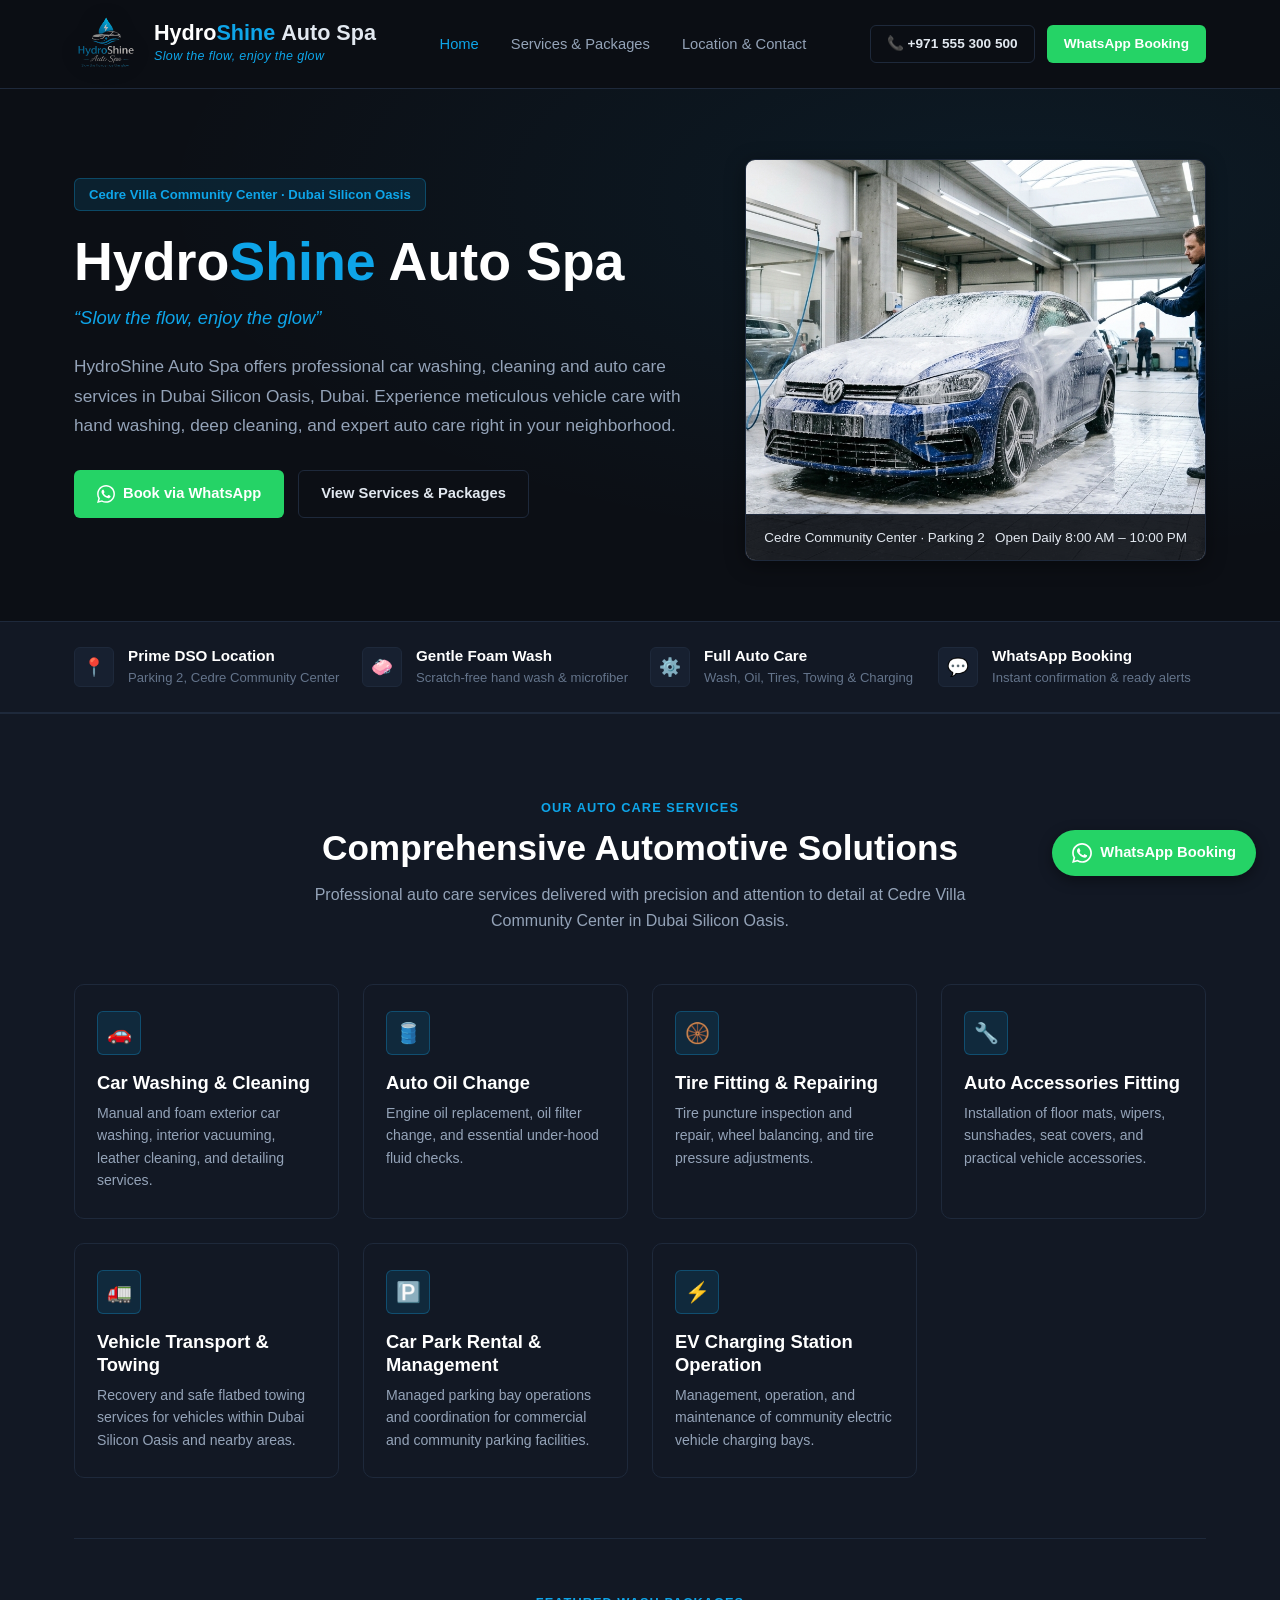
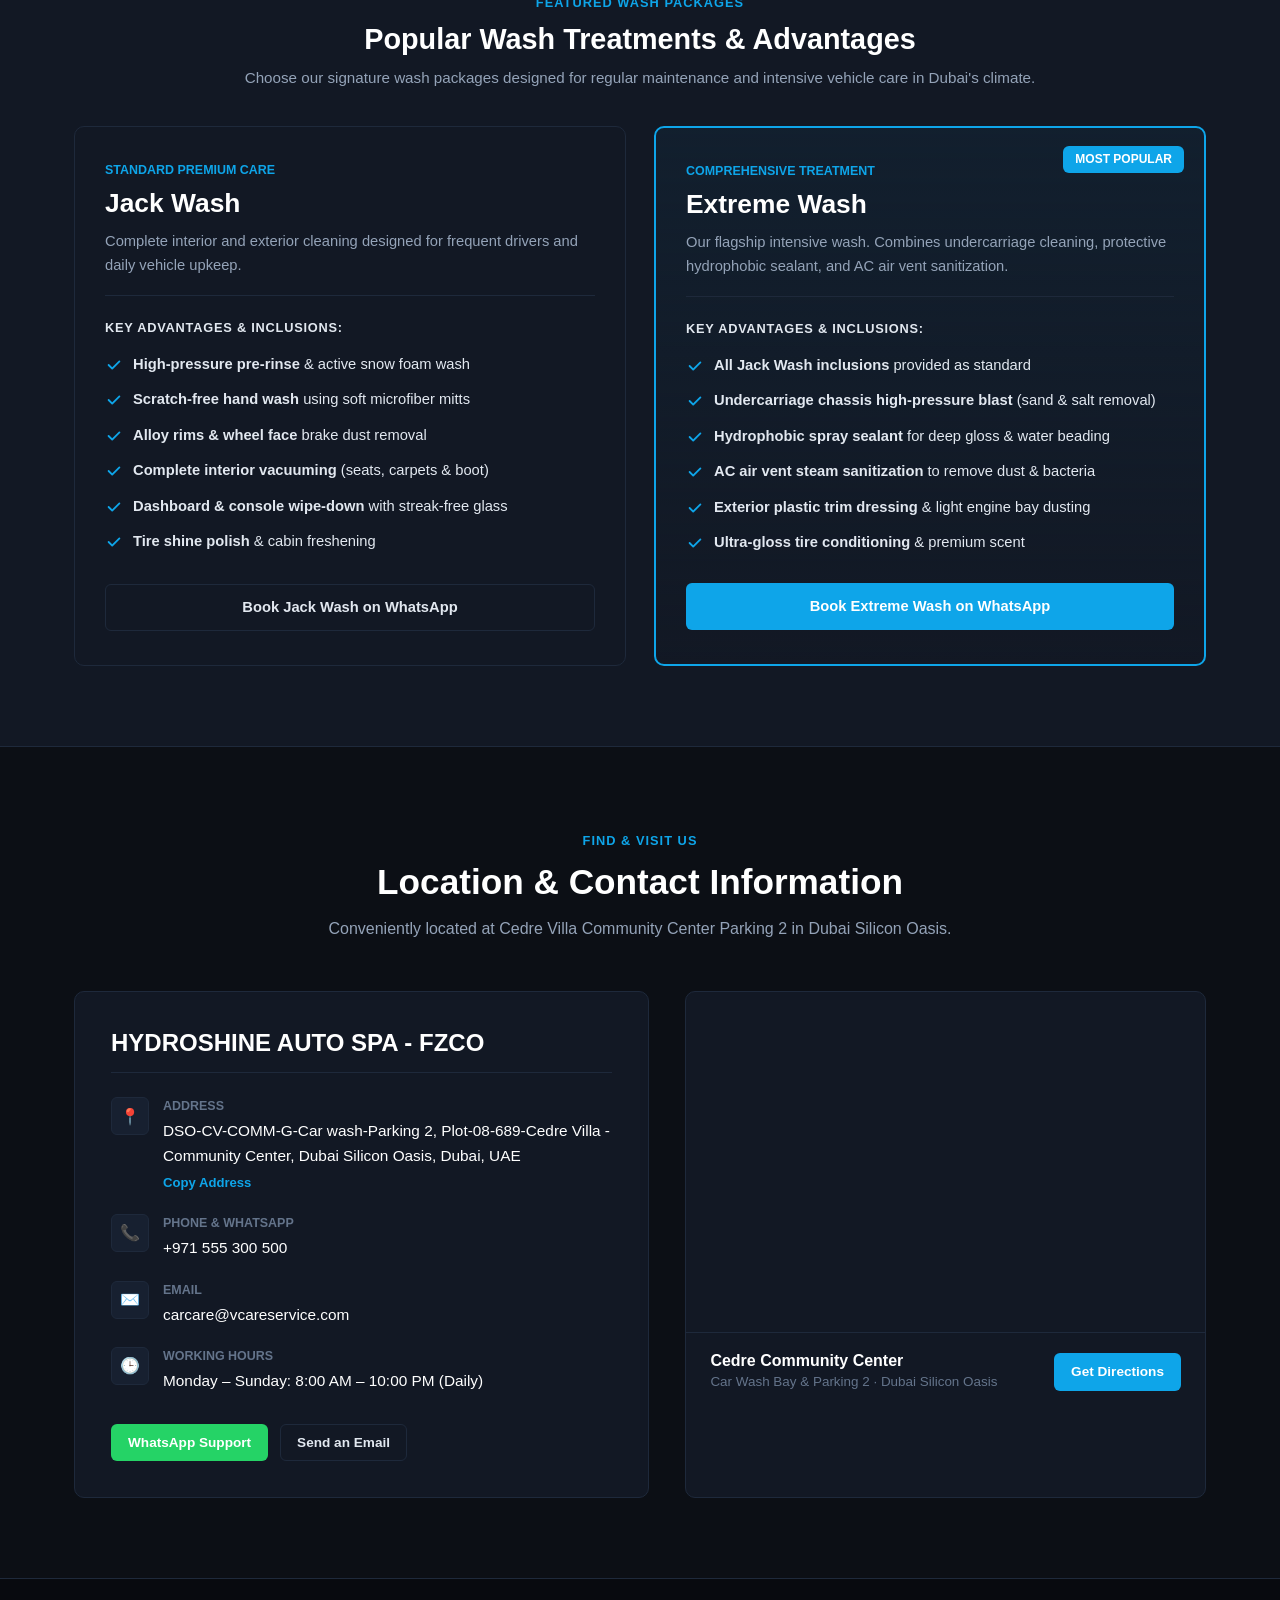
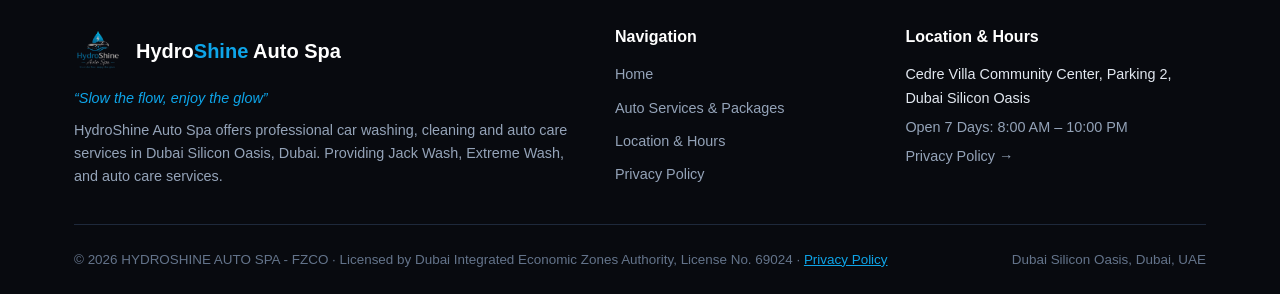
==== index.html @ 4f6c730d "Initial commit: HydroShine Auto Spa single-page website and privacy policy" ====
<!DOCTYPE html>
<html lang="en">
<head>
  <meta charset="UTF-8">
  <meta name="viewport" content="width=device-width, initial-scale=1.0">
  <title>HydroShine Auto Spa – Car Wash & Auto Care in Dubai Silicon Oasis</title>

  <!-- SEO & Ad Verification Meta Tags -->
  <meta name="description" content="HydroShine Auto Spa offers professional car washing, cleaning and auto care services in Dubai Silicon Oasis, Dubai. Slow the flow, enjoy the glow.">
  <meta name="keywords" content="HydroShine Auto Spa, Car Wash Dubai Silicon Oasis, DSO car wash, Cedre Villa car wash, Extreme Wash, Jack Wash, car cleaning Dubai, oil change DSO">
  <meta name="author" content="HYDROSHINE AUTO SPA - FZCO">

  <!-- Open Graph Meta Tags (Meta / Facebook Ads & Social Previews) -->
  <meta property="og:title" content="HydroShine Auto Spa – Car Wash & Auto Care in Dubai Silicon Oasis">
  <meta property="og:description" content="HydroShine Auto Spa offers professional car washing, cleaning and auto care services in Dubai Silicon Oasis, Dubai.">
  <meta property="og:type" content="business.business">
  <meta property="og:url" content="https://vcareservice.com">
  <meta property="og:image" content="assets/images/logo.png">

  <!-- Favicon -->
  <link rel="icon" type="image/png" href="favicon.png">
  <link rel="apple-touch-icon" href="favicon.png">

  <!-- Stylesheet -->
  <link rel="stylesheet" href="css/styles.css">

  <!-- Schema.org JSON-LD Structured Data for Local Business Verification -->
  <script type="application/ld+json">
  {
    "@context": "https://schema.org",
    "@type": "AutoWash",
    "name": "HydroShine Auto Spa",
    "legalName": "HYDROSHINE AUTO SPA - FZCO",
    "logo": "assets/images/logo.png",
    "telephone": "+971555300500",
    "email": "carcare@vcareservice.com",
    "address": {
      "@type": "PostalAddress",
      "streetAddress": "DSO-CV-COMM-G-Car wash-Parking 2, Plot-08-689-Cedre Villa - Community Center",
      "addressLocality": "Dubai Silicon Oasis",
      "addressRegion": "Dubai",
      "addressCountry": "AE"
    },
    "openingHours": "Mo-Su 08:00-22:00",
    "description": "HydroShine Auto Spa offers professional car washing, cleaning and auto care services in Dubai Silicon Oasis, Dubai."
  }
  </script>
</head>
<body>

  <!-- Header with Brand Logo & Slogan -->
  <header class="navbar">
    <div class="container nav-container">
      <a href="#home" class="brand-wrapper">
        <img src="assets/images/logo.png" alt="HydroShine Auto Spa Logo" class="header-logo-img">
        <div class="brand-info">
          <div class="brand-title">Hydro<span class="blue">Shine</span> <span class="spa-badge">Auto Spa</span></div>
          <div class="brand-slogan">Slow the flow, enjoy the glow</div>
        </div>
      </a>

      <ul class="nav-links">
        <li><a href="#home" class="nav-link active">Home</a></li>
        <li><a href="#services" class="nav-link">Services & Packages</a></li>
        <li><a href="#contact" class="nav-link">Location & Contact</a></li>
      </ul>

      <div class="nav-actions">
        <a href="tel:+971555300500" class="btn btn-outline btn-sm">
          <span>📞 +971 555 300 500</span>
        </a>
        <a href="https://wa.me/971555300500?text=Hello%20HydroShine%20Auto%20Spa,%20I%20would%20like%20to%20inquire%20about%20a%20car%20wash." target="_blank" rel="noopener noreferrer" class="btn btn-whatsapp btn-sm">
          <span>WhatsApp Booking</span>
        </a>
        <button class="mobile-toggle" aria-label="Toggle navigation">
          ☰
        </button>
      </div>
    </div>
  </header>

  <!-- Hero Section -->
  <section id="home" class="hero-section">
    <div class="container">
      <div class="hero-grid">
        <div class="hero-content">
          <div class="hero-badge">
            Cedre Villa Community Center · Dubai Silicon Oasis
          </div>

          <h1 class="hero-title">
            Hydro<span class="blue">Shine</span> Auto Spa
          </h1>
          <span class="hero-slogan-line">“Slow the flow, enjoy the glow”</span>

          <p class="hero-desc">
            HydroShine Auto Spa offers professional car washing, cleaning and auto care services in Dubai Silicon Oasis, Dubai. Experience meticulous vehicle care with hand washing, deep cleaning, and expert auto care right in your neighborhood.
          </p>

          <div class="hero-actions">
            <a href="https://wa.me/971555300500?text=Hi%20HydroShine,%20I%20would%20like%20to%20book%20a%20car%20wash%20at%20Cedre%20Villa%20DSO." target="_blank" rel="noopener noreferrer" class="btn btn-whatsapp">
              <svg width="18" height="18" viewBox="0 0 24 24" fill="currentColor">
                <path d="M.057 24l1.687-6.163c-1.041-1.804-1.588-3.849-1.587-5.946.003-6.556 5.338-11.891 11.893-11.891 3.181.001 6.167 1.24 8.413 3.488 2.245 2.248 3.481 5.236 3.48 8.414-.003 6.557-5.338 11.892-11.893 11.892-1.99-.001-3.951-.5-5.688-1.448l-6.305 1.654zm6.597-3.807c1.676.995 3.276 1.591 5.392 1.592 5.448 0 9.886-4.434 9.889-9.885.002-5.462-4.415-9.89-9.881-9.892-5.452 0-9.887 4.434-9.889 9.884-.001 2.225.651 3.891 1.746 5.634l-.999 3.648 3.742-.981zm11.387-5.464c-.074-.124-.272-.198-.57-.347-.297-.149-1.758-.868-2.031-.967-.272-.099-.47-.149-.669.149-.198.297-.768.967-.941 1.165-.173.198-.347.223-.644.074-.297-.149-1.255-.462-2.39-1.475-.883-.788-1.48-1.761-1.653-2.059-.173-.297-.018-.458.13-.606.134-.133.297-.347.446-.521.151-.172.2-.296.3-.495.099-.198.05-.372-.025-.521-.075-.148-.669-1.611-.916-2.206-.242-.579-.487-.501-.669-.51l-.57-.01c-.198 0-.52.074-.792.372s-1.04 1.016-1.04 2.479 1.065 2.876 1.213 3.074c.149.198 2.095 3.2 5.076 4.487.709.306 1.263.489 1.694.626.712.226 1.36.194 1.872.118.571-.085 1.758-.719 2.006-1.413.248-.695.248-1.29.173-1.414z"/>
              </svg>
              <span>Book via WhatsApp</span>
            </a>
            <a href="#services" class="btn btn-outline">
              <span>View Services & Packages</span>
            </a>
          </div>
        </div>

        <div class="hero-image-card">
          <img src="assets/images/hero-carwash.jpg" alt="HydroShine Auto Spa bay at Cedre Villa Community Center DSO" class="hero-img">
          <div class="hero-img-badge">
            <span>Cedre Community Center · Parking 2</span>
            <span>Open Daily 8:00 AM – 10:00 PM</span>
          </div>
        </div>
      </div>
    </div>
  </section>

  <!-- Clean Trust Strip -->
  <div class="trust-strip">
    <div class="container">
      <div class="trust-grid">
        <div class="trust-item">
          <div class="trust-icon">📍</div>
          <div>
            <h4>Prime DSO Location</h4>
            <p>Parking 2, Cedre Community Center</p>
          </div>
        </div>
        <div class="trust-item">
          <div class="trust-icon">🧼</div>
          <div>
            <h4>Gentle Foam Wash</h4>
            <p>Scratch-free hand wash & microfiber</p>
          </div>
        </div>
        <div class="trust-item">
          <div class="trust-icon">⚙️</div>
          <div>
            <h4>Full Auto Care</h4>
            <p>Wash, Oil, Tires, Towing & Charging</p>
          </div>
        </div>
        <div class="trust-item">
          <div class="trust-icon">💬</div>
          <div>
            <h4>WhatsApp Booking</h4>
            <p>Instant confirmation & ready alerts</p>
          </div>
        </div>
      </div>
    </div>
  </div>

  <!-- Services & Embedded Packages Section -->
  <section id="services" class="section section-alt">
    <div class="container">
      <div class="section-head">
        <span class="section-tag">Our Auto Care Services</span>
        <h2 class="section-title">Comprehensive Automotive Solutions</h2>
        <p class="section-subtitle">
          Professional auto care services delivered with precision and attention to detail at Cedre Villa Community Center in Dubai Silicon Oasis.
        </p>
      </div>

      <!-- The 7 Official Services Grid -->
      <div class="services-grid">
        <!-- 1. Car Washing & Cleaning -->
        <div class="service-card">
          <div class="service-icon-box">🚗</div>
          <h3 class="service-title">Car Washing & Cleaning</h3>
          <p class="service-desc">
            Manual and foam exterior car washing, interior vacuuming, leather cleaning, and detailing services.
          </p>
        </div>

        <!-- 2. Auto Oil Change -->
        <div class="service-card">
          <div class="service-icon-box">🛢️</div>
          <h3 class="service-title">Auto Oil Change</h3>
          <p class="service-desc">
            Engine oil replacement, oil filter change, and essential under-hood fluid checks.
          </p>
        </div>

        <!-- 3. Tire Fitting & Repairing -->
        <div class="service-card">
          <div class="service-icon-box">🛞</div>
          <h3 class="service-title">Tire Fitting & Repairing</h3>
          <p class="service-desc">
            Tire puncture inspection and repair, wheel balancing, and tire pressure adjustments.
          </p>
        </div>

        <!-- 4. Auto Accessories Fitting -->
        <div class="service-card">
          <div class="service-icon-box">🔧</div>
          <h3 class="service-title">Auto Accessories Fitting</h3>
          <p class="service-desc">
            Installation of floor mats, wipers, sunshades, seat covers, and practical vehicle accessories.
          </p>
        </div>

        <!-- 5. Vehicle Transport & Towing -->
        <div class="service-card">
          <div class="service-icon-box">🚛</div>
          <h3 class="service-title">Vehicle Transport & Towing</h3>
          <p class="service-desc">
            Recovery and safe flatbed towing services for vehicles within Dubai Silicon Oasis and nearby areas.
          </p>
        </div>

        <!-- 6. Car Park Rental & Management -->
        <div class="service-card">
          <div class="service-icon-box">🅿️</div>
          <h3 class="service-title">Car Park Rental & Management</h3>
          <p class="service-desc">
            Managed parking bay operations and coordination for commercial and community parking facilities.
          </p>
        </div>

        <!-- 7. EV Charging Station Management -->
        <div class="service-card">
          <div class="service-icon-box">⚡</div>
          <h3 class="service-title">EV Charging Station Operation</h3>
          <p class="service-desc">
            Management, operation, and maintenance of community electric vehicle charging bays.
          </p>
        </div>
      </div>

      <!-- Embedded Featured Wash Packages Section (Extreme Wash & Jack Wash) -->
      <div class="packages-wrapper">
        <div class="packages-head">
          <span class="section-tag">Featured Wash Packages</span>
          <h3>Popular Wash Treatments & Advantages</h3>
          <p>
            Choose our signature wash packages designed for regular maintenance and intensive vehicle care in Dubai's climate.
          </p>
        </div>

        <div class="packages-grid">
          <!-- Jack Wash -->
          <div class="package-box">
            <span class="package-badge-tag">Standard Premium Care</span>
            <h4 class="package-name">Jack Wash</h4>
            <p class="package-intro">
              Complete interior and exterior cleaning designed for frequent drivers and daily vehicle upkeep.
            </p>

            <div class="package-advantages-label">Key Advantages & Inclusions:</div>
            <ul class="package-features">
              <li>
                <svg viewBox="0 0 20 20" fill="currentColor">
                  <path fill-rule="evenodd" d="M16.707 5.293a1 1 0 010 1.414l-8 8a1 1 0 01-1.414 0l-4-4a1 1 0 011.414-1.414L8 12.586l7.293-7.293a1 1 0 011.414 0z" clip-rule="evenodd"/>
                </svg>
                <span><strong>High-pressure pre-rinse</strong> & active snow foam wash</span>
              </li>
              <li>
                <svg viewBox="0 0 20 20" fill="currentColor">
                  <path fill-rule="evenodd" d="M16.707 5.293a1 1 0 010 1.414l-8 8a1 1 0 01-1.414 0l-4-4a1 1 0 011.414-1.414L8 12.586l7.293-7.293a1 1 0 011.414 0z" clip-rule="evenodd"/>
                </svg>
                <span><strong>Scratch-free hand wash</strong> using soft microfiber mitts</span>
              </li>
              <li>
                <svg viewBox="0 0 20 20" fill="currentColor">
                  <path fill-rule="evenodd" d="M16.707 5.293a1 1 0 010 1.414l-8 8a1 1 0 01-1.414 0l-4-4a1 1 0 011.414-1.414L8 12.586l7.293-7.293a1 1 0 011.414 0z" clip-rule="evenodd"/>
                </svg>
                <span><strong>Alloy rims & wheel face</strong> brake dust removal</span>
              </li>
              <li>
                <svg viewBox="0 0 20 20" fill="currentColor">
                  <path fill-rule="evenodd" d="M16.707 5.293a1 1 0 010 1.414l-8 8a1 1 0 01-1.414 0l-4-4a1 1 0 011.414-1.414L8 12.586l7.293-7.293a1 1 0 011.414 0z" clip-rule="evenodd"/>
                </svg>
                <span><strong>Complete interior vacuuming</strong> (seats, carpets & boot)</span>
              </li>
              <li>
                <svg viewBox="0 0 20 20" fill="currentColor">
                  <path fill-rule="evenodd" d="M16.707 5.293a1 1 0 010 1.414l-8 8a1 1 0 01-1.414 0l-4-4a1 1 0 011.414-1.414L8 12.586l7.293-7.293a1 1 0 011.414 0z" clip-rule="evenodd"/>
                </svg>
                <span><strong>Dashboard & console wipe-down</strong> with streak-free glass</span>
              </li>
              <li>
                <svg viewBox="0 0 20 20" fill="currentColor">
                  <path fill-rule="evenodd" d="M16.707 5.293a1 1 0 010 1.414l-8 8a1 1 0 01-1.414 0l-4-4a1 1 0 011.414-1.414L8 12.586l7.293-7.293a1 1 0 011.414 0z" clip-rule="evenodd"/>
                </svg>
                <span><strong>Tire shine polish</strong> & cabin freshening</span>
              </li>
            </ul>

            <a href="https://wa.me/971555300500?text=Hi%20HydroShine%20Auto%20Spa,%20I%20would%20like%20to%20book%20the%20Jack%20Wash%20Package." target="_blank" rel="noopener noreferrer" class="btn btn-outline" style="width: 100%;">
              Book Jack Wash on WhatsApp
            </a>
          </div>

          <!-- Extreme Wash (Featured) -->
          <div class="package-box featured">
            <span class="featured-pill">Most Popular</span>
            <span class="package-badge-tag">Comprehensive Treatment</span>
            <h4 class="package-name">Extreme Wash</h4>
            <p class="package-intro">
              Our flagship intensive wash. Combines undercarriage cleaning, protective hydrophobic sealant, and AC air vent sanitization.
            </p>

            <div class="package-advantages-label">Key Advantages & Inclusions:</div>
            <ul class="package-features">
              <li>
                <svg viewBox="0 0 20 20" fill="currentColor">
                  <path fill-rule="evenodd" d="M16.707 5.293a1 1 0 010 1.414l-8 8a1 1 0 01-1.414 0l-4-4a1 1 0 011.414-1.414L8 12.586l7.293-7.293a1 1 0 011.414 0z" clip-rule="evenodd"/>
                </svg>
                <span><strong>All Jack Wash inclusions</strong> provided as standard</span>
              </li>
              <li>
                <svg viewBox="0 0 20 20" fill="currentColor">
                  <path fill-rule="evenodd" d="M16.707 5.293a1 1 0 010 1.414l-8 8a1 1 0 01-1.414 0l-4-4a1 1 0 011.414-1.414L8 12.586l7.293-7.293a1 1 0 011.414 0z" clip-rule="evenodd"/>
                </svg>
                <span><strong>Undercarriage chassis high-pressure blast</strong> (sand & salt removal)</span>
              </li>
              <li>
                <svg viewBox="0 0 20 20" fill="currentColor">
                  <path fill-rule="evenodd" d="M16.707 5.293a1 1 0 010 1.414l-8 8a1 1 0 01-1.414 0l-4-4a1 1 0 011.414-1.414L8 12.586l7.293-7.293a1 1 0 011.414 0z" clip-rule="evenodd"/>
                </svg>
                <span><strong>Hydrophobic spray sealant</strong> for deep gloss & water beading</span>
              </li>
              <li>
                <svg viewBox="0 0 20 20" fill="currentColor">
                  <path fill-rule="evenodd" d="M16.707 5.293a1 1 0 010 1.414l-8 8a1 1 0 01-1.414 0l-4-4a1 1 0 011.414-1.414L8 12.586l7.293-7.293a1 1 0 011.414 0z" clip-rule="evenodd"/>
                </svg>
                <span><strong>AC air vent steam sanitization</strong> to remove dust & bacteria</span>
              </li>
              <li>
                <svg viewBox="0 0 20 20" fill="currentColor">
                  <path fill-rule="evenodd" d="M16.707 5.293a1 1 0 010 1.414l-8 8a1 1 0 01-1.414 0l-4-4a1 1 0 011.414-1.414L8 12.586l7.293-7.293a1 1 0 011.414 0z" clip-rule="evenodd"/>
                </svg>
                <span><strong>Exterior plastic trim dressing</strong> & light engine bay dusting</span>
              </li>
              <li>
                <svg viewBox="0 0 20 20" fill="currentColor">
                  <path fill-rule="evenodd" d="M16.707 5.293a1 1 0 010 1.414l-8 8a1 1 0 01-1.414 0l-4-4a1 1 0 011.414-1.414L8 12.586l7.293-7.293a1 1 0 011.414 0z" clip-rule="evenodd"/>
                </svg>
                <span><strong>Ultra-gloss tire conditioning</strong> & premium scent</span>
              </li>
            </ul>

            <a href="https://wa.me/971555300500?text=Hi%20HydroShine%20Auto%20Spa,%20I%20would%20like%20to%20book%20the%20Extreme%20Wash%20Package." target="_blank" rel="noopener noreferrer" class="btn btn-primary" style="width: 100%;">
              Book Extreme Wash on WhatsApp
            </a>
          </div>
        </div>
      </div>
    </div>
  </section>

  <!-- Location & Contact Section -->
  <section id="contact" class="section">
    <div class="container">
      <div class="section-head">
        <span class="section-tag">Find & Visit Us</span>
        <h2 class="section-title">Location & Contact Information</h2>
        <p class="section-subtitle">
          Conveniently located at Cedre Villa Community Center Parking 2 in Dubai Silicon Oasis.
        </p>
      </div>

      <div class="contact-grid">
        <div class="contact-card">
          <h3>HYDROSHINE AUTO SPA - FZCO</h3>

          <div class="contact-list">
            <div class="contact-item">
              <div class="contact-icon">📍</div>
              <div>
                <div class="contact-label">Address</div>
                <div class="contact-value">
                  DSO-CV-COMM-G-Car wash-Parking 2, Plot-08-689-Cedre Villa - Community Center, Dubai Silicon Oasis, Dubai, UAE
                </div>
                <button type="button" id="copy-address-btn" style="background: none; border: none; color: var(--brand-blue); font-size: 0.82rem; font-weight: 600; cursor: pointer; padding: 4px 0;">
                  Copy Address
                </button>
              </div>
            </div>

            <div class="contact-item">
              <div class="contact-icon">📞</div>
              <div>
                <div class="contact-label">Phone & WhatsApp</div>
                <div class="contact-value">
                  <a href="tel:+971555300500">+971 555 300 500</a>
                </div>
              </div>
            </div>

            <div class="contact-item">
              <div class="contact-icon">✉️</div>
              <div>
                <div class="contact-label">Email</div>
                <div class="contact-value">
                  <a href="mailto:carcare@vcareservice.com">carcare@vcareservice.com</a>
                </div>
              </div>
            </div>

            <div class="contact-item">
              <div class="contact-icon">🕒</div>
              <div>
                <div class="contact-label">Working Hours</div>
                <div class="contact-value">
                  Monday – Sunday: 8:00 AM – 10:00 PM (Daily)
                </div>
              </div>
            </div>
          </div>

          <div style="display: flex; gap: 12px; flex-wrap: wrap;">
            <a href="https://wa.me/971555300500" target="_blank" rel="noopener noreferrer" class="btn btn-whatsapp btn-sm">
              WhatsApp Support
            </a>
            <a href="mailto:carcare@vcareservice.com" class="btn btn-outline btn-sm">
              Send an Email
            </a>
          </div>
        </div>

        <div class="map-wrapper">
          <iframe 
            class="map-embed"
            title="Cedre Community Center DSO Location" 
            src="https://maps.google.com/maps?q=Cedre+Community+Center+Dubai+Silicon+Oasis&t=&z=15&ie=UTF8&iwloc=&output=embed" 
            loading="lazy">
          </iframe>
          <div class="map-footer">
            <div>
              <h4>Cedre Community Center</h4>
              <p>Car Wash Bay & Parking 2 · Dubai Silicon Oasis</p>
            </div>
            <a href="https://maps.google.com/?q=Cedre+Community+Center+Dubai+Silicon+Oasis" target="_blank" rel="noopener noreferrer" class="btn btn-primary btn-sm">
              Get Directions
            </a>
          </div>
        </div>
      </div>
    </div>
  </section>

  <!-- Site Footer -->
  <footer class="site-footer">
    <div class="container">
      <div class="footer-grid">
        <div class="footer-col">
          <div style="display: flex; align-items: center; gap: 14px; margin-bottom: 12px;">
            <img src="assets/images/logo.png" alt="HydroShine Auto Spa Logo" style="height: 48px; width: auto; object-fit: contain;">
            <div style="font-size: 1.25rem; font-weight: 800; color: #ffffff;">Hydro<span style="color: var(--brand-blue);">Shine</span> Auto Spa</div>
          </div>
          <p style="font-style: italic; color: var(--brand-blue); margin-bottom: 8px;">“Slow the flow, enjoy the glow”</p>
          <p>
            HydroShine Auto Spa offers professional car washing, cleaning and auto care services in Dubai Silicon Oasis, Dubai. Providing Jack Wash, Extreme Wash, and auto care services.
          </p>
        </div>

        <div class="footer-col">
          <h4>Navigation</h4>
          <ul class="footer-nav">
            <li><a href="#home">Home</a></li>
            <li><a href="#services">Auto Services & Packages</a></li>
            <li><a href="#contact">Location & Hours</a></li>
            <li><a href="privacy-policy.html">Privacy Policy</a></li>
          </ul>
        </div>

        <div class="footer-col">
          <h4>Location & Hours</h4>
          <p style="margin-bottom: 6px; color: var(--text-silver);">Cedre Villa Community Center, Parking 2, Dubai Silicon Oasis</p>
          <p style="margin-bottom: 6px;">Open 7 Days: 8:00 AM – 10:00 PM</p>
          <p><a href="privacy-policy.html">Privacy Policy →</a></p>
        </div>
      </div>

      <div class="footer-bottom">
        <div>
          © 2026 HYDROSHINE AUTO SPA - FZCO · Licensed by Dubai Integrated Economic Zones Authority, License No. 69024 · <a href="privacy-policy.html">Privacy Policy</a>
        </div>
        <div>
          Dubai Silicon Oasis, Dubai, UAE
        </div>
      </div>
    </div>
  </footer>

  <!-- Floating WhatsApp Quick Button -->
  <a href="https://wa.me/971555300500?text=Hello%20HydroShine%20Auto%20Spa,%20I%20would%20like%20to%20inquire%20about%20a%20car%20wash." target="_blank" rel="noopener noreferrer" class="whatsapp-float" aria-label="WhatsApp HydroShine">
    <svg viewBox="0 0 24 24">
      <path d="M.057 24l1.687-6.163c-1.041-1.804-1.588-3.849-1.587-5.946.003-6.556 5.338-11.891 11.893-11.891 3.181.001 6.167 1.24 8.413 3.488 2.245 2.248 3.481 5.236 3.48 8.414-.003 6.557-5.338 11.892-11.893 11.892-1.99-.001-3.951-.5-5.688-1.448l-6.305 1.654zm6.597-3.807c1.676.995 3.276 1.591 5.392 1.592 5.448 0 9.886-4.434 9.889-9.885.002-5.462-4.415-9.89-9.881-9.892-5.452 0-9.887 4.434-9.889 9.884-.001 2.225.651 3.891 1.746 5.634l-.999 3.648 3.742-.981zm11.387-5.464c-.074-.124-.272-.198-.57-.347-.297-.149-1.758-.868-2.031-.967-.272-.099-.47-.149-.669.149-.198.297-.768.967-.941 1.165-.173.198-.347.223-.644.074-.297-.149-1.255-.462-2.39-1.475-.883-.788-1.48-1.761-1.653-2.059-.173-.297-.018-.458.13-.606.134-.133.297-.347.446-.521.151-.172.2-.296.3-.495.099-.198.05-.372-.025-.521-.075-.148-.669-1.611-.916-2.206-.242-.579-.487-.501-.669-.51l-.57-.01c-.198 0-.52.074-.792.372s-1.04 1.016-1.04 2.479 1.065 2.876 1.213 3.074c.149.198 2.095 3.2 5.076 4.487.709.306 1.263.489 1.694.626.712.226 1.36.194 1.872.118.571-.085 1.758-.719 2.006-1.413.248-.695.248-1.29.173-1.414z"/>
    </svg>
    <span>WhatsApp Booking</span>
  </a>

  <!-- Script -->
  <script src="js/main.js"></script>
</body>
</html>
---- css/styles.css ----
/* ==========================================================================
   HYDROSHINE AUTO SPA - Brand Identity & Design System
   Color Palette derived directly from the official HydroShine Logo:
   - Deep Obsidian / Charcoal Black (#0c0f15, #111622)
   - Hydro Azure Blue (#0ea5e9, #0284c7)
   - Metallic Silver / Crisp White (#ffffff, #e2e8f0, #94a3b8)
   ========================================================================== */

:root {
  --bg-main: #0c0f15;
  --bg-card: #121824;
  --bg-card-alt: #172030;
  --bg-surface: #1a2334;
  
  --brand-blue: #0ea5e9;
  --brand-blue-hover: #0284c7;
  --brand-blue-deep: #0369a1;
  --brand-blue-subtle: rgba(14, 165, 233, 0.12);
  --brand-blue-border: rgba(14, 165, 233, 0.3);
  
  --text-white: #ffffff;
  --text-silver: #e2e8f0;
  --text-muted: #94a3b8;
  --text-dim: #64748b;
  
  --border-dark: #1e293b;
  --border-light: rgba(255, 255, 255, 0.08);
  
  --whatsapp-green: #25d366;
  --whatsapp-hover: #20bd5a;
  
  --font-family: -apple-system, BlinkMacSystemFont, "Segoe UI", Roboto, "Helvetica Neue", Arial, sans-serif;
  --font-serif: Georgia, Cambria, "Times New Roman", Times, serif;
  
  --radius-sm: 6px;
  --radius-md: 10px;
  --radius-lg: 14px;
  
  --shadow-card: 0 4px 20px rgba(0, 0, 0, 0.4);
  --transition: all 0.2s ease;
}

/* Reset */
*, *::before, *::after {
  box-sizing: border-box;
  margin: 0;
  padding: 0;
}

html {
  scroll-behavior: smooth;
  font-size: 16px;
  background-color: var(--bg-main);
  color: var(--text-silver);
}

body {
  font-family: var(--font-family);
  line-height: 1.6;
  background-color: var(--bg-main);
  -webkit-font-smoothing: antialiased;
}

/* Typography */
h1, h2, h3, h4, h5, h6 {
  color: var(--text-white);
  font-weight: 700;
  line-height: 1.25;
}

p {
  color: var(--text-muted);
}

a {
  color: inherit;
  text-decoration: none;
  transition: var(--transition);
}

img {
  max-width: 100%;
  height: auto;
  display: block;
}

/* Container */
.container {
  width: 100%;
  max-width: 1180px;
  margin: 0 auto;
  padding: 0 24px;
}

/* Header & Navbar */
.navbar {
  position: sticky;
  top: 0;
  left: 0;
  width: 100%;
  background: rgba(12, 15, 21, 0.95);
  backdrop-filter: blur(12px);
  -webkit-backdrop-filter: blur(12px);
  border-bottom: 1px solid var(--border-dark);
  z-index: 100;
  padding: 12px 0;
}

.nav-container {
  display: flex;
  justify-content: space-between;
  align-items: center;
}

.brand-wrapper {
  display: flex;
  align-items: center;
  gap: 16px;
}

.header-logo-img {
  height: 64px;
  width: auto;
  object-fit: contain;
  filter: drop-shadow(0 2px 10px rgba(0, 0, 0, 0.35));
}

.brand-info {
  display: flex;
  flex-direction: column;
}

.brand-title {
  font-size: 1.35rem;
  font-weight: 800;
  line-height: 1.15;
  color: var(--text-white);
}

.brand-title .blue {
  color: var(--brand-blue);
}

.brand-title .spa-badge {
  color: var(--text-silver);
  font-weight: 600;
}

.brand-slogan {
  font-size: 0.78rem;
  color: var(--brand-blue);
  font-style: italic;
  letter-spacing: 0.03em;
  margin-top: 2px;
}

.nav-links {
  display: flex;
  align-items: center;
  gap: 32px;
  list-style: none;
}

.nav-link {
  font-size: 0.92rem;
  font-weight: 500;
  color: var(--text-muted);
}

.nav-link:hover, .nav-link.active {
  color: var(--brand-blue);
}

.nav-actions {
  display: flex;
  align-items: center;
  gap: 12px;
}

.mobile-toggle {
  display: none;
  background: transparent;
  border: none;
  color: var(--text-white);
  font-size: 1.5rem;
  cursor: pointer;
  padding: 6px;
}

/* Buttons */
.btn {
  display: inline-flex;
  align-items: center;
  justify-content: center;
  gap: 8px;
  font-size: 0.92rem;
  font-weight: 600;
  padding: 11px 22px;
  border-radius: var(--radius-sm);
  border: 1px solid transparent;
  cursor: pointer;
  transition: var(--transition);
  white-space: nowrap;
}

.btn-primary {
  background-color: var(--brand-blue);
  color: #ffffff;
}

.btn-primary:hover {
  background-color: var(--brand-blue-hover);
  color: #ffffff;
}

.btn-whatsapp {
  background-color: var(--whatsapp-green);
  color: #ffffff;
}

.btn-whatsapp:hover {
  background-color: var(--whatsapp-hover);
  color: #ffffff;
}

.btn-outline {
  background-color: transparent;
  color: var(--text-silver);
  border-color: var(--border-dark);
}

.btn-outline:hover {
  border-color: var(--brand-blue);
  color: var(--brand-blue);
  background-color: var(--brand-blue-subtle);
}

.btn-sm {
  padding: 7px 16px;
  font-size: 0.85rem;
}

/* Hero Section (Clean & Sized Perfectly) */
.hero-section {
  padding: 70px 0 60px 0;
  background: radial-gradient(ellipse at 80% 20%, rgba(14, 165, 233, 0.08) 0%, transparent 60%),
              var(--bg-main);
  border-bottom: 1px solid var(--border-dark);
}

.hero-grid {
  display: grid;
  grid-template-columns: 1.15fr 0.85fr;
  gap: 48px;
  align-items: center;
}

.hero-badge {
  display: inline-flex;
  align-items: center;
  gap: 8px;
  background: var(--brand-blue-subtle);
  border: 1px solid var(--brand-blue-border);
  color: var(--brand-blue);
  font-size: 0.82rem;
  font-weight: 600;
  padding: 5px 14px;
  border-radius: var(--radius-sm);
  margin-bottom: 20px;
}

.hero-title {
  font-size: clamp(2.3rem, 4.2vw, 3.4rem);
  color: var(--text-white);
  line-height: 1.15;
  margin-bottom: 10px;
}

.hero-title .blue {
  color: var(--brand-blue);
}

.hero-slogan-line {
  font-size: 1.15rem;
  color: var(--brand-blue);
  font-style: italic;
  margin-bottom: 20px;
  display: block;
}

.hero-desc {
  font-size: 1.08rem;
  color: var(--text-muted);
  line-height: 1.7;
  margin-bottom: 30px;
}

.hero-actions {
  display: flex;
  flex-wrap: wrap;
  gap: 14px;
  margin-bottom: 24px;
}

.hero-image-card {
  position: relative;
  border-radius: var(--radius-md);
  overflow: hidden;
  border: 1px solid var(--border-dark);
  box-shadow: var(--shadow-card);
}

.hero-img {
  width: 100%;
  height: 400px;
  object-fit: cover;
}

.hero-img-badge {
  position: absolute;
  bottom: 0;
  left: 0;
  right: 0;
  background: rgba(12, 15, 21, 0.9);
  padding: 12px 18px;
  font-size: 0.84rem;
  display: flex;
  justify-content: space-between;
  border-top: 1px solid var(--border-dark);
}

/* Trust Strip */
.trust-strip {
  background-color: var(--bg-card);
  border-bottom: 1px solid var(--border-dark);
  padding: 24px 0;
}

.trust-grid {
  display: grid;
  grid-template-columns: repeat(auto-fit, minmax(220px, 1fr));
  gap: 20px;
}

.trust-item {
  display: flex;
  align-items: center;
  gap: 14px;
}

.trust-icon {
  width: 40px;
  height: 40px;
  border-radius: var(--radius-sm);
  background: var(--bg-card-alt);
  border: 1px solid var(--border-dark);
  display: flex;
  align-items: center;
  justify-content: center;
  color: var(--brand-blue);
  flex-shrink: 0;
  font-size: 1.1rem;
}

.trust-item h4 {
  font-size: 0.95rem;
  margin-bottom: 2px;
}

.trust-item p {
  font-size: 0.82rem;
  color: var(--text-dim);
}

/* Services Section */
.section {
  padding: 80px 0;
}

.section-alt {
  background-color: var(--bg-card);
  border-top: 1px solid var(--border-dark);
  border-bottom: 1px solid var(--border-dark);
}

.section-head {
  text-align: center;
  max-width: 720px;
  margin: 0 auto 50px auto;
}

.section-tag {
  display: inline-block;
  font-size: 0.8rem;
  font-weight: 700;
  text-transform: uppercase;
  letter-spacing: 0.08em;
  color: var(--brand-blue);
  margin-bottom: 8px;
}

.section-title {
  font-size: 2.2rem;
  margin-bottom: 12px;
}

.section-subtitle {
  font-size: 1rem;
  color: var(--text-muted);
}

/* 7 Official Services Grid */
.services-grid {
  display: grid;
  grid-template-columns: repeat(auto-fill, minmax(260px, 1fr));
  gap: 24px;
  margin-bottom: 60px;
}

.service-card {
  background: var(--bg-card);
  border: 1px solid var(--border-dark);
  border-radius: var(--radius-md);
  padding: 26px 22px;
  transition: var(--transition);
}

.service-card:hover {
  border-color: var(--brand-blue-border);
  background: var(--bg-card-alt);
  transform: translateY(-3px);
}

.service-icon-box {
  width: 44px;
  height: 44px;
  border-radius: var(--radius-sm);
  background: var(--brand-blue-subtle);
  border: 1px solid var(--brand-blue-border);
  display: flex;
  align-items: center;
  justify-content: center;
  color: var(--brand-blue);
  font-size: 1.25rem;
  margin-bottom: 16px;
}

.service-title {
  font-size: 1.15rem;
  margin-bottom: 8px;
}

.service-desc {
  font-size: 0.88rem;
  color: var(--text-muted);
  line-height: 1.6;
}

/* Packages Embedded in Services Section */
.packages-wrapper {
  margin-top: 20px;
  padding-top: 50px;
  border-top: 1px solid var(--border-dark);
}

.packages-head {
  text-align: center;
  margin-bottom: 36px;
}

.packages-head h3 {
  font-size: 1.8rem;
  margin-bottom: 8px;
}

.packages-head p {
  color: var(--text-muted);
  font-size: 0.95rem;
}

.packages-grid {
  display: grid;
  grid-template-columns: repeat(auto-fit, minmax(320px, 1fr));
  gap: 28px;
  align-items: stretch;
}

.package-box {
  background: var(--bg-card);
  border: 1px solid var(--border-dark);
  border-radius: var(--radius-md);
  padding: 34px 30px;
  display: flex;
  flex-direction: column;
  position: relative;
  transition: var(--transition);
}

.package-box:hover {
  border-color: var(--brand-blue-border);
}

.package-box.featured {
  border: 2px solid var(--brand-blue);
  background: linear-gradient(180deg, rgba(14, 165, 233, 0.05) 0%, var(--bg-card) 100%);
}

.featured-pill {
  position: absolute;
  top: 18px;
  right: 20px;
  background: var(--brand-blue);
  color: #ffffff;
  font-size: 0.75rem;
  font-weight: 700;
  text-transform: uppercase;
  padding: 4px 12px;
  border-radius: var(--radius-sm);
}

.package-badge-tag {
  font-size: 0.78rem;
  font-weight: 700;
  text-transform: uppercase;
  color: var(--brand-blue);
  margin-bottom: 6px;
  display: block;
}

.package-name {
  font-size: 1.65rem;
  margin-bottom: 10px;
}

.package-intro {
  font-size: 0.92rem;
  color: var(--text-muted);
  margin-bottom: 22px;
  padding-bottom: 18px;
  border-bottom: 1px solid var(--border-dark);
}

.package-advantages-label {
  font-size: 0.8rem;
  font-weight: 700;
  text-transform: uppercase;
  letter-spacing: 0.06em;
  color: var(--text-silver);
  margin-bottom: 14px;
}

.package-features {
  list-style: none;
  display: flex;
  flex-direction: column;
  gap: 12px;
  margin-bottom: 28px;
  flex-grow: 1;
}

.package-features li {
  display: flex;
  align-items: flex-start;
  gap: 10px;
  font-size: 0.92rem;
  color: var(--text-silver);
}

.package-features li svg {
  width: 18px;
  height: 18px;
  color: var(--brand-blue);
  flex-shrink: 0;
  margin-top: 3px;
}

/* Contact & Location Section */
.contact-grid {
  display: grid;
  grid-template-columns: 1.05fr 0.95fr;
  gap: 36px;
}

.contact-card {
  background: var(--bg-card);
  border: 1px solid var(--border-dark);
  border-radius: var(--radius-md);
  padding: 36px;
}

.contact-card h3 {
  font-size: 1.5rem;
  margin-bottom: 24px;
  padding-bottom: 14px;
  border-bottom: 1px solid var(--border-dark);
}

.contact-list {
  display: flex;
  flex-direction: column;
  gap: 20px;
  margin-bottom: 30px;
}

.contact-item {
  display: flex;
  align-items: flex-start;
  gap: 14px;
}

.contact-icon {
  width: 38px;
  height: 38px;
  border-radius: var(--radius-sm);
  background: var(--bg-card-alt);
  border: 1px solid var(--border-dark);
  display: flex;
  align-items: center;
  justify-content: center;
  color: var(--brand-blue);
  flex-shrink: 0;
}

.contact-label {
  font-size: 0.78rem;
  font-weight: 700;
  text-transform: uppercase;
  color: var(--text-dim);
  margin-bottom: 2px;
}

.contact-value {
  font-size: 0.96rem;
  color: var(--text-white);
  font-weight: 500;
}

.contact-value a:hover {
  color: var(--brand-blue);
}

.map-wrapper {
  background: var(--bg-card);
  border: 1px solid var(--border-dark);
  border-radius: var(--radius-md);
  overflow: hidden;
  display: flex;
  flex-direction: column;
}

.map-embed {
  width: 100%;
  height: 340px;
  border: 0;
}

.map-footer {
  padding: 18px 24px;
  background: var(--bg-card);
  display: flex;
  align-items: center;
  justify-content: space-between;
  border-top: 1px solid var(--border-dark);
}

.map-footer h4 {
  font-size: 1rem;
}

.map-footer p {
  font-size: 0.84rem;
  color: var(--text-dim);
}

/* Footer */
.site-footer {
  background: #080a0f;
  color: var(--text-dim);
  padding: 48px 0 24px 0;
  border-top: 1px solid var(--border-dark);
  font-size: 0.9rem;
}

.footer-grid {
  display: grid;
  grid-template-columns: 2fr 1fr 1.2fr;
  gap: 40px;
  margin-bottom: 36px;
}

.footer-col h4 {
  color: var(--text-white);
  font-size: 1rem;
  margin-bottom: 16px;
}

.footer-col p {
  color: var(--text-muted);
  line-height: 1.6;
}

.footer-nav {
  list-style: none;
  display: flex;
  flex-direction: column;
  gap: 10px;
}

.footer-nav a {
  color: var(--text-muted);
}

.footer-nav a:hover {
  color: var(--brand-blue);
}

.footer-bottom {
  padding-top: 24px;
  border-top: 1px solid var(--border-dark);
  display: flex;
  justify-content: space-between;
  align-items: center;
  flex-wrap: wrap;
  gap: 14px;
  font-size: 0.84rem;
}

.footer-bottom a {
  color: var(--brand-blue);
  text-decoration: underline;
}

/* Floating WhatsApp Button */
.whatsapp-float {
  position: fixed;
  bottom: 24px;
  right: 24px;
  z-index: 99;
  display: flex;
  align-items: center;
  gap: 8px;
  background-color: var(--whatsapp-green);
  color: #ffffff;
  padding: 11px 20px;
  border-radius: 50px;
  font-size: 0.92rem;
  font-weight: 600;
  box-shadow: 0 4px 14px rgba(0, 0, 0, 0.4);
  transition: var(--transition);
}

.whatsapp-float:hover {
  background-color: var(--whatsapp-hover);
  transform: translateY(-2px);
  color: #ffffff;
}

.whatsapp-float svg {
  width: 20px;
  height: 20px;
  fill: currentColor;
}

/* Privacy Policy Page Specific Styles */
.policy-container {
  max-width: 860px;
  margin: 50px auto 80px auto;
  padding: 0 20px;
}

.policy-card {
  background-color: var(--bg-card);
  border: 1px solid var(--border-dark);
  border-radius: var(--radius-md);
  padding: 44px;
  box-shadow: var(--shadow-card);
}

.policy-title {
  font-size: 2.2rem;
  margin-bottom: 8px;
}

.policy-updated {
  font-size: 0.85rem;
  color: var(--text-dim);
  margin-bottom: 30px;
  padding-bottom: 16px;
  border-bottom: 1px solid var(--border-dark);
}

.policy-block {
  margin-bottom: 32px;
}

.policy-block h2 {
  font-size: 1.3rem;
  color: var(--text-white);
  margin-bottom: 12px;
}

.policy-block p {
  color: var(--text-silver);
  line-height: 1.7;
  margin-bottom: 12px;
}

.policy-box-callout {
  background-color: var(--bg-card-alt);
  border-left: 4px solid var(--whatsapp-green);
  padding: 16px 20px;
  border-radius: 0 var(--radius-sm) var(--radius-sm) 0;
  margin: 16px 0;
}

.policy-box-callout h3 {
  font-size: 1rem;
  color: var(--text-white);
  margin-bottom: 6px;
}

.policy-box-callout p {
  margin-bottom: 0;
  font-size: 0.92rem;
}

.policy-contact-details {
  background-color: var(--bg-card-alt);
  border: 1px solid var(--border-dark);
  border-radius: var(--radius-sm);
  padding: 20px;
  margin-top: 14px;
}

.policy-contact-details p {
  margin-bottom: 6px;
}

/* Responsive */
@media (max-width: 900px) {
  .hero-grid {
    grid-template-columns: 1fr;
    gap: 32px;
  }
  
  .hero-img {
    height: 320px;
  }
  
  .contact-grid {
    grid-template-columns: 1fr;
  }
  
  .footer-grid {
    grid-template-columns: 1fr;
    gap: 24px;
  }
}

@media (max-width: 768px) {
  .nav-links {
    display: none;
    position: absolute;
    top: 100%;
    left: 0;
    width: 100%;
    background-color: var(--bg-card);
    flex-direction: column;
    padding: 20px;
    border-bottom: 1px solid var(--border-dark);
  }
  
  .nav-links.open {
    display: flex;
  }
  
  .mobile-toggle {
    display: block;
  }
  
  .whatsapp-float span {
    display: none;
  }
  
  .whatsapp-float {
    padding: 12px;
    border-radius: 50%;
  }
}
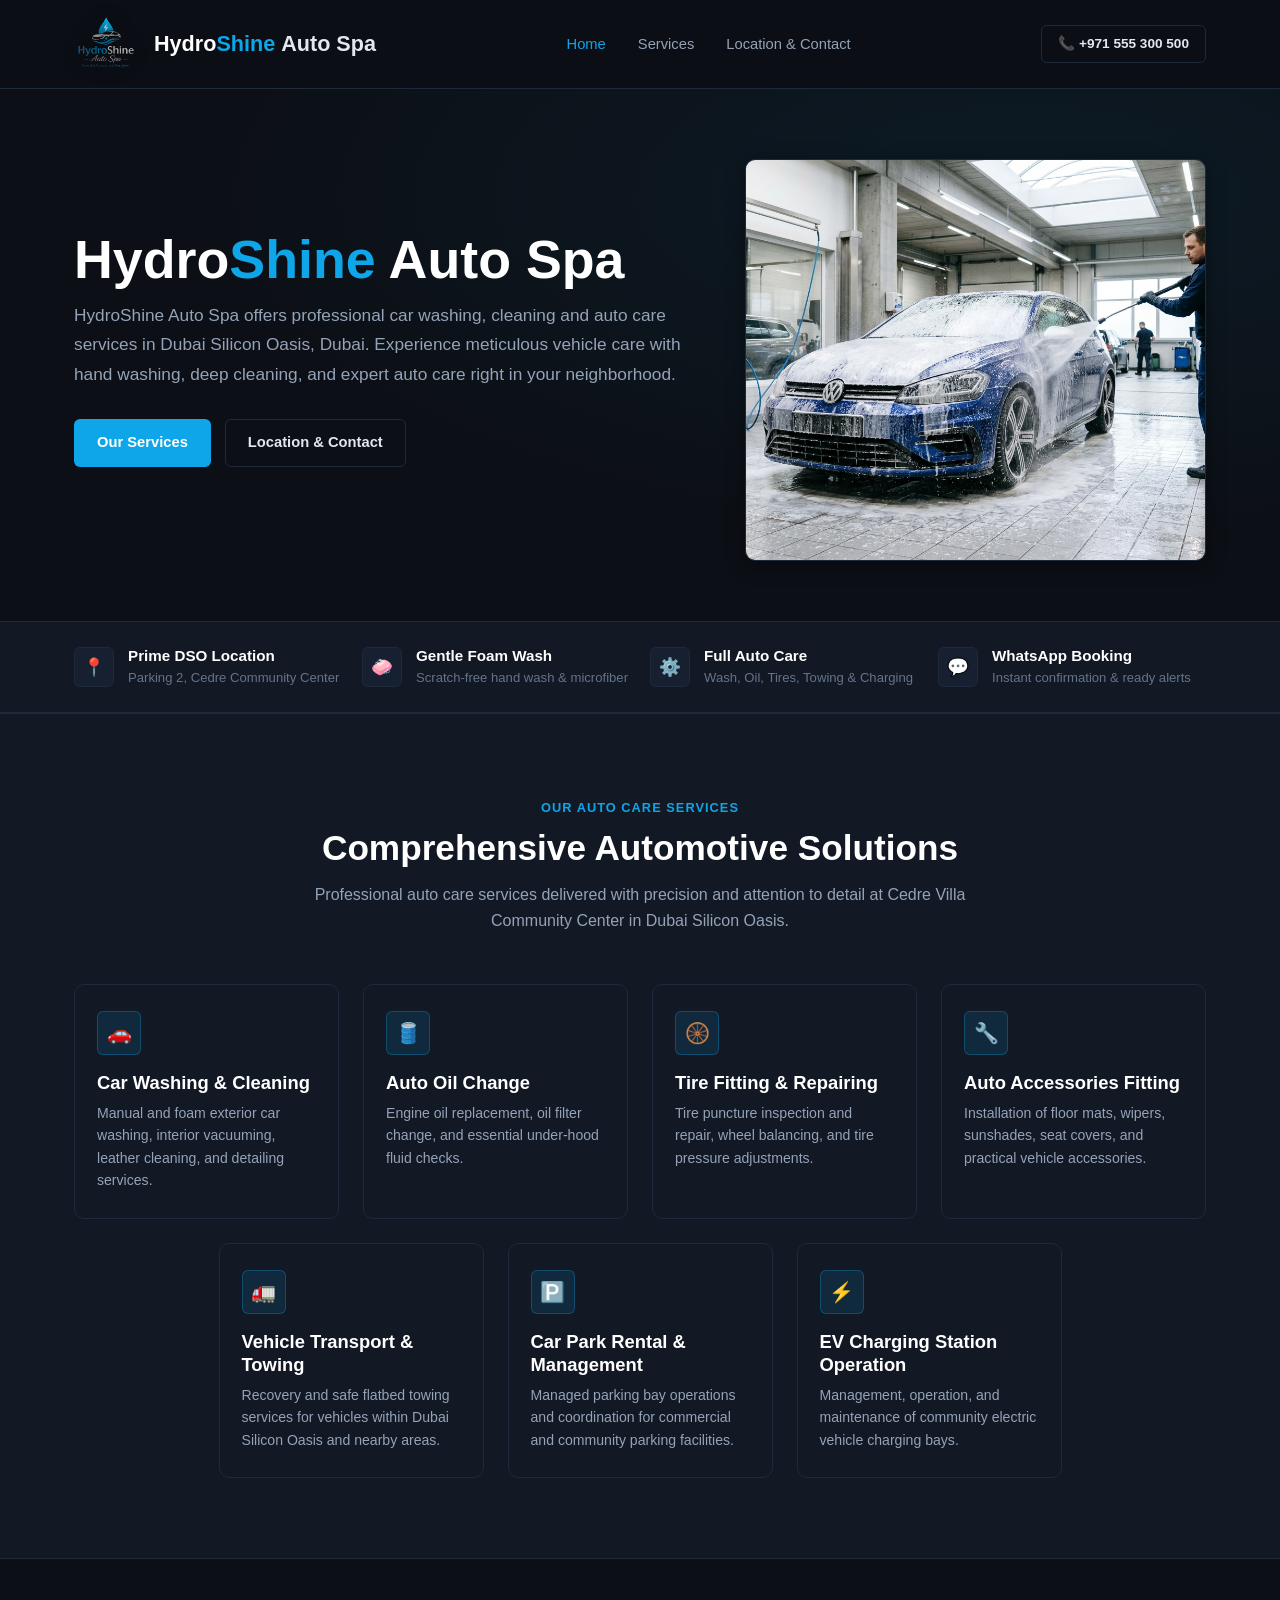
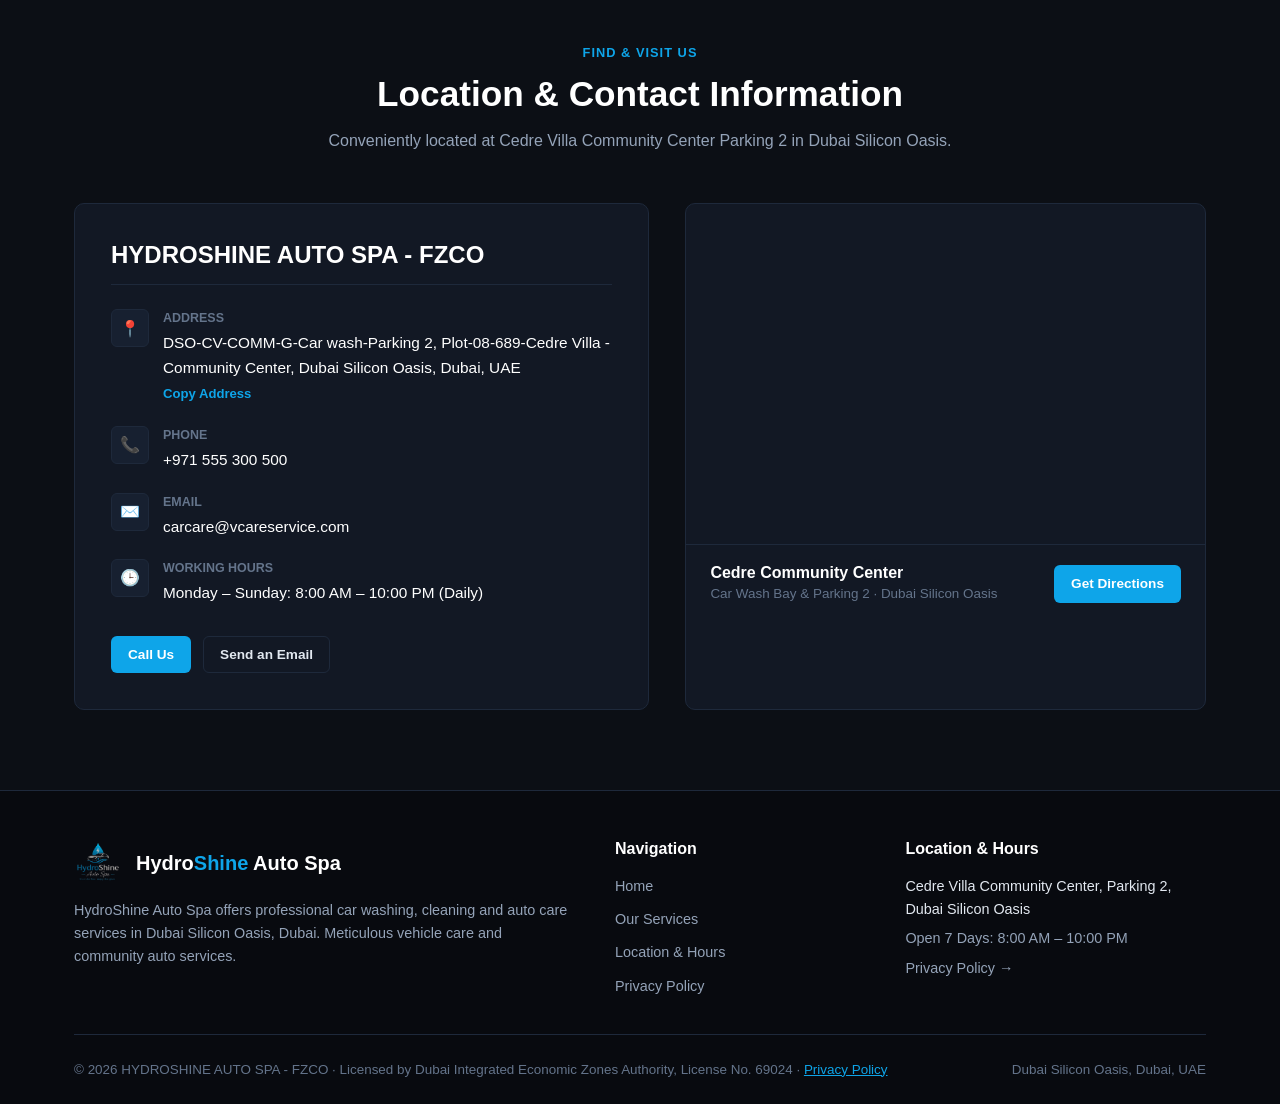
==== commit bf2b95b8: "minor changes" ====
--- a/index.html
+++ b/index.html
@@ -48,20 +48,19 @@
 </head>
 <body>
 
-  <!-- Header with Brand Logo & Slogan -->
+  <!-- Header with Brand Logo -->
   <header class="navbar">
     <div class="container nav-container">
       <a href="#home" class="brand-wrapper">
         <img src="assets/images/logo.png" alt="HydroShine Auto Spa Logo" class="header-logo-img">
         <div class="brand-info">
           <div class="brand-title">Hydro<span class="blue">Shine</span> <span class="spa-badge">Auto Spa</span></div>
-          <div class="brand-slogan">Slow the flow, enjoy the glow</div>
         </div>
       </a>
 
       <ul class="nav-links">
         <li><a href="#home" class="nav-link active">Home</a></li>
-        <li><a href="#services" class="nav-link">Services & Packages</a></li>
+        <li><a href="#services" class="nav-link">Services</a></li>
         <li><a href="#contact" class="nav-link">Location & Contact</a></li>
       </ul>
 
@@ -69,9 +68,6 @@
         <a href="tel:+971555300500" class="btn btn-outline btn-sm">
           <span>📞 +971 555 300 500</span>
         </a>
-        <a href="https://wa.me/971555300500?text=Hello%20HydroShine%20Auto%20Spa,%20I%20would%20like%20to%20inquire%20about%20a%20car%20wash." target="_blank" rel="noopener noreferrer" class="btn btn-whatsapp btn-sm">
-          <span>WhatsApp Booking</span>
-        </a>
         <button class="mobile-toggle" aria-label="Toggle navigation">
           ☰
         </button>
@@ -84,39 +80,30 @@
     <div class="container">
       <div class="hero-grid">
         <div class="hero-content">
-          <div class="hero-badge">
-            Cedre Villa Community Center · Dubai Silicon Oasis
-          </div>
-
           <h1 class="hero-title">
             Hydro<span class="blue">Shine</span> Auto Spa
           </h1>
-          <span class="hero-slogan-line">“Slow the flow, enjoy the glow”</span>
 
           <p class="hero-desc">
             HydroShine Auto Spa offers professional car washing, cleaning and auto care services in Dubai Silicon Oasis, Dubai. Experience meticulous vehicle care with hand washing, deep cleaning, and expert auto care right in your neighborhood.
           </p>
 
           <div class="hero-actions">
-            <a href="https://wa.me/971555300500?text=Hi%20HydroShine,%20I%20would%20like%20to%20book%20a%20car%20wash%20at%20Cedre%20Villa%20DSO." target="_blank" rel="noopener noreferrer" class="btn btn-whatsapp">
-              <svg width="18" height="18" viewBox="0 0 24 24" fill="currentColor">
-                <path d="M.057 24l1.687-6.163c-1.041-1.804-1.588-3.849-1.587-5.946.003-6.556 5.338-11.891 11.893-11.891 3.181.001 6.167 1.24 8.413 3.488 2.245 2.248 3.481 5.236 3.48 8.414-.003 6.557-5.338 11.892-11.893 11.892-1.99-.001-3.951-.5-5.688-1.448l-6.305 1.654zm6.597-3.807c1.676.995 3.276 1.591 5.392 1.592 5.448 0 9.886-4.434 9.889-9.885.002-5.462-4.415-9.89-9.881-9.892-5.452 0-9.887 4.434-9.889 9.884-.001 2.225.651 3.891 1.746 5.634l-.999 3.648 3.742-.981zm11.387-5.464c-.074-.124-.272-.198-.57-.347-.297-.149-1.758-.868-2.031-.967-.272-.099-.47-.149-.669.149-.198.297-.768.967-.941 1.165-.173.198-.347.223-.644.074-.297-.149-1.255-.462-2.39-1.475-.883-.788-1.48-1.761-1.653-2.059-.173-.297-.018-.458.13-.606.134-.133.297-.347.446-.521.151-.172.2-.296.3-.495.099-.198.05-.372-.025-.521-.075-.148-.669-1.611-.916-2.206-.242-.579-.487-.501-.669-.51l-.57-.01c-.198 0-.52.074-.792.372s-1.04 1.016-1.04 2.479 1.065 2.876 1.213 3.074c.149.198 2.095 3.2 5.076 4.487.709.306 1.263.489 1.694.626.712.226 1.36.194 1.872.118.571-.085 1.758-.719 2.006-1.413.248-.695.248-1.29.173-1.414z"/>
-              </svg>
-              <span>Book via WhatsApp</span>
-            </a>
-            <a href="#services" class="btn btn-outline">
-              <span>View Services & Packages</span>
+            <a href="#services" class="btn btn-primary">
+              <span>Our Services</span>
+            </a>
+            <a href="#contact" class="btn btn-outline">
+              <span>Location & Contact</span>
             </a>
           </div>
         </div>
 
         <div class="hero-image-card">
           <img src="assets/images/hero-carwash.jpg" alt="HydroShine Auto Spa bay at Cedre Villa Community Center DSO" class="hero-img">
-          <div class="hero-img-badge">
-            <span>Cedre Community Center · Parking 2</span>
-            <span>Open Daily 8:00 AM – 10:00 PM</span>
-          </div>
-        </div>
+        </div>
+      </div>
+    </div>
+  </section>
       </div>
     </div>
   </section>
@@ -231,126 +218,6 @@
           <p class="service-desc">
             Management, operation, and maintenance of community electric vehicle charging bays.
           </p>
-        </div>
-      </div>
-
-      <!-- Embedded Featured Wash Packages Section (Extreme Wash & Jack Wash) -->
-      <div class="packages-wrapper">
-        <div class="packages-head">
-          <span class="section-tag">Featured Wash Packages</span>
-          <h3>Popular Wash Treatments & Advantages</h3>
-          <p>
-            Choose our signature wash packages designed for regular maintenance and intensive vehicle care in Dubai's climate.
-          </p>
-        </div>
-
-        <div class="packages-grid">
-          <!-- Jack Wash -->
-          <div class="package-box">
-            <span class="package-badge-tag">Standard Premium Care</span>
-            <h4 class="package-name">Jack Wash</h4>
-            <p class="package-intro">
-              Complete interior and exterior cleaning designed for frequent drivers and daily vehicle upkeep.
-            </p>
-
-            <div class="package-advantages-label">Key Advantages & Inclusions:</div>
-            <ul class="package-features">
-              <li>
-                <svg viewBox="0 0 20 20" fill="currentColor">
-                  <path fill-rule="evenodd" d="M16.707 5.293a1 1 0 010 1.414l-8 8a1 1 0 01-1.414 0l-4-4a1 1 0 011.414-1.414L8 12.586l7.293-7.293a1 1 0 011.414 0z" clip-rule="evenodd"/>
-                </svg>
-                <span><strong>High-pressure pre-rinse</strong> & active snow foam wash</span>
-              </li>
-              <li>
-                <svg viewBox="0 0 20 20" fill="currentColor">
-                  <path fill-rule="evenodd" d="M16.707 5.293a1 1 0 010 1.414l-8 8a1 1 0 01-1.414 0l-4-4a1 1 0 011.414-1.414L8 12.586l7.293-7.293a1 1 0 011.414 0z" clip-rule="evenodd"/>
-                </svg>
-                <span><strong>Scratch-free hand wash</strong> using soft microfiber mitts</span>
-              </li>
-              <li>
-                <svg viewBox="0 0 20 20" fill="currentColor">
-                  <path fill-rule="evenodd" d="M16.707 5.293a1 1 0 010 1.414l-8 8a1 1 0 01-1.414 0l-4-4a1 1 0 011.414-1.414L8 12.586l7.293-7.293a1 1 0 011.414 0z" clip-rule="evenodd"/>
-                </svg>
-                <span><strong>Alloy rims & wheel face</strong> brake dust removal</span>
-              </li>
-              <li>
-                <svg viewBox="0 0 20 20" fill="currentColor">
-                  <path fill-rule="evenodd" d="M16.707 5.293a1 1 0 010 1.414l-8 8a1 1 0 01-1.414 0l-4-4a1 1 0 011.414-1.414L8 12.586l7.293-7.293a1 1 0 011.414 0z" clip-rule="evenodd"/>
-                </svg>
-                <span><strong>Complete interior vacuuming</strong> (seats, carpets & boot)</span>
-              </li>
-              <li>
-                <svg viewBox="0 0 20 20" fill="currentColor">
-                  <path fill-rule="evenodd" d="M16.707 5.293a1 1 0 010 1.414l-8 8a1 1 0 01-1.414 0l-4-4a1 1 0 011.414-1.414L8 12.586l7.293-7.293a1 1 0 011.414 0z" clip-rule="evenodd"/>
-                </svg>
-                <span><strong>Dashboard & console wipe-down</strong> with streak-free glass</span>
-              </li>
-              <li>
-                <svg viewBox="0 0 20 20" fill="currentColor">
-                  <path fill-rule="evenodd" d="M16.707 5.293a1 1 0 010 1.414l-8 8a1 1 0 01-1.414 0l-4-4a1 1 0 011.414-1.414L8 12.586l7.293-7.293a1 1 0 011.414 0z" clip-rule="evenodd"/>
-                </svg>
-                <span><strong>Tire shine polish</strong> & cabin freshening</span>
-              </li>
-            </ul>
-
-            <a href="https://wa.me/971555300500?text=Hi%20HydroShine%20Auto%20Spa,%20I%20would%20like%20to%20book%20the%20Jack%20Wash%20Package." target="_blank" rel="noopener noreferrer" class="btn btn-outline" style="width: 100%;">
-              Book Jack Wash on WhatsApp
-            </a>
-          </div>
-
-          <!-- Extreme Wash (Featured) -->
-          <div class="package-box featured">
-            <span class="featured-pill">Most Popular</span>
-            <span class="package-badge-tag">Comprehensive Treatment</span>
-            <h4 class="package-name">Extreme Wash</h4>
-            <p class="package-intro">
-              Our flagship intensive wash. Combines undercarriage cleaning, protective hydrophobic sealant, and AC air vent sanitization.
-            </p>
-
-            <div class="package-advantages-label">Key Advantages & Inclusions:</div>
-            <ul class="package-features">
-              <li>
-                <svg viewBox="0 0 20 20" fill="currentColor">
-                  <path fill-rule="evenodd" d="M16.707 5.293a1 1 0 010 1.414l-8 8a1 1 0 01-1.414 0l-4-4a1 1 0 011.414-1.414L8 12.586l7.293-7.293a1 1 0 011.414 0z" clip-rule="evenodd"/>
-                </svg>
-                <span><strong>All Jack Wash inclusions</strong> provided as standard</span>
-              </li>
-              <li>
-                <svg viewBox="0 0 20 20" fill="currentColor">
-                  <path fill-rule="evenodd" d="M16.707 5.293a1 1 0 010 1.414l-8 8a1 1 0 01-1.414 0l-4-4a1 1 0 011.414-1.414L8 12.586l7.293-7.293a1 1 0 011.414 0z" clip-rule="evenodd"/>
-                </svg>
-                <span><strong>Undercarriage chassis high-pressure blast</strong> (sand & salt removal)</span>
-              </li>
-              <li>
-                <svg viewBox="0 0 20 20" fill="currentColor">
-                  <path fill-rule="evenodd" d="M16.707 5.293a1 1 0 010 1.414l-8 8a1 1 0 01-1.414 0l-4-4a1 1 0 011.414-1.414L8 12.586l7.293-7.293a1 1 0 011.414 0z" clip-rule="evenodd"/>
-                </svg>
-                <span><strong>Hydrophobic spray sealant</strong> for deep gloss & water beading</span>
-              </li>
-              <li>
-                <svg viewBox="0 0 20 20" fill="currentColor">
-                  <path fill-rule="evenodd" d="M16.707 5.293a1 1 0 010 1.414l-8 8a1 1 0 01-1.414 0l-4-4a1 1 0 011.414-1.414L8 12.586l7.293-7.293a1 1 0 011.414 0z" clip-rule="evenodd"/>
-                </svg>
-                <span><strong>AC air vent steam sanitization</strong> to remove dust & bacteria</span>
-              </li>
-              <li>
-                <svg viewBox="0 0 20 20" fill="currentColor">
-                  <path fill-rule="evenodd" d="M16.707 5.293a1 1 0 010 1.414l-8 8a1 1 0 01-1.414 0l-4-4a1 1 0 011.414-1.414L8 12.586l7.293-7.293a1 1 0 011.414 0z" clip-rule="evenodd"/>
-                </svg>
-                <span><strong>Exterior plastic trim dressing</strong> & light engine bay dusting</span>
-              </li>
-              <li>
-                <svg viewBox="0 0 20 20" fill="currentColor">
-                  <path fill-rule="evenodd" d="M16.707 5.293a1 1 0 010 1.414l-8 8a1 1 0 01-1.414 0l-4-4a1 1 0 011.414-1.414L8 12.586l7.293-7.293a1 1 0 011.414 0z" clip-rule="evenodd"/>
-                </svg>
-                <span><strong>Ultra-gloss tire conditioning</strong> & premium scent</span>
-              </li>
-            </ul>
-
-            <a href="https://wa.me/971555300500?text=Hi%20HydroShine%20Auto%20Spa,%20I%20would%20like%20to%20book%20the%20Extreme%20Wash%20Package." target="_blank" rel="noopener noreferrer" class="btn btn-primary" style="width: 100%;">
-              Book Extreme Wash on WhatsApp
-            </a>
-          </div>
         </div>
       </div>
     </div>
@@ -388,7 +255,7 @@
             <div class="contact-item">
               <div class="contact-icon">📞</div>
               <div>
-                <div class="contact-label">Phone & WhatsApp</div>
+                <div class="contact-label">Phone</div>
                 <div class="contact-value">
                   <a href="tel:+971555300500">+971 555 300 500</a>
                 </div>
@@ -417,8 +284,8 @@
           </div>
 
           <div style="display: flex; gap: 12px; flex-wrap: wrap;">
-            <a href="https://wa.me/971555300500" target="_blank" rel="noopener noreferrer" class="btn btn-whatsapp btn-sm">
-              WhatsApp Support
+            <a href="tel:+971555300500" class="btn btn-primary btn-sm">
+              Call Us
             </a>
             <a href="mailto:carcare@vcareservice.com" class="btn btn-outline btn-sm">
               Send an Email
@@ -456,9 +323,8 @@
             <img src="assets/images/logo.png" alt="HydroShine Auto Spa Logo" style="height: 48px; width: auto; object-fit: contain;">
             <div style="font-size: 1.25rem; font-weight: 800; color: #ffffff;">Hydro<span style="color: var(--brand-blue);">Shine</span> Auto Spa</div>
           </div>
-          <p style="font-style: italic; color: var(--brand-blue); margin-bottom: 8px;">“Slow the flow, enjoy the glow”</p>
           <p>
-            HydroShine Auto Spa offers professional car washing, cleaning and auto care services in Dubai Silicon Oasis, Dubai. Providing Jack Wash, Extreme Wash, and auto care services.
+            HydroShine Auto Spa offers professional car washing, cleaning and auto care services in Dubai Silicon Oasis, Dubai. Meticulous vehicle care and community auto services.
           </p>
         </div>
 
@@ -466,7 +332,7 @@
           <h4>Navigation</h4>
           <ul class="footer-nav">
             <li><a href="#home">Home</a></li>
-            <li><a href="#services">Auto Services & Packages</a></li>
+            <li><a href="#services">Our Services</a></li>
             <li><a href="#contact">Location & Hours</a></li>
             <li><a href="privacy-policy.html">Privacy Policy</a></li>
           </ul>
@@ -491,14 +357,6 @@
     </div>
   </footer>
 
-  <!-- Floating WhatsApp Quick Button -->
-  <a href="https://wa.me/971555300500?text=Hello%20HydroShine%20Auto%20Spa,%20I%20would%20like%20to%20inquire%20about%20a%20car%20wash." target="_blank" rel="noopener noreferrer" class="whatsapp-float" aria-label="WhatsApp HydroShine">
-    <svg viewBox="0 0 24 24">
-      <path d="M.057 24l1.687-6.163c-1.041-1.804-1.588-3.849-1.587-5.946.003-6.556 5.338-11.891 11.893-11.891 3.181.001 6.167 1.24 8.413 3.488 2.245 2.248 3.481 5.236 3.48 8.414-.003 6.557-5.338 11.892-11.893 11.892-1.99-.001-3.951-.5-5.688-1.448l-6.305 1.654zm6.597-3.807c1.676.995 3.276 1.591 5.392 1.592 5.448 0 9.886-4.434 9.889-9.885.002-5.462-4.415-9.89-9.881-9.892-5.452 0-9.887 4.434-9.889 9.884-.001 2.225.651 3.891 1.746 5.634l-.999 3.648 3.742-.981zm11.387-5.464c-.074-.124-.272-.198-.57-.347-.297-.149-1.758-.868-2.031-.967-.272-.099-.47-.149-.669.149-.198.297-.768.967-.941 1.165-.173.198-.347.223-.644.074-.297-.149-1.255-.462-2.39-1.475-.883-.788-1.48-1.761-1.653-2.059-.173-.297-.018-.458.13-.606.134-.133.297-.347.446-.521.151-.172.2-.296.3-.495.099-.198.05-.372-.025-.521-.075-.148-.669-1.611-.916-2.206-.242-.579-.487-.501-.669-.51l-.57-.01c-.198 0-.52.074-.792.372s-1.04 1.016-1.04 2.479 1.065 2.876 1.213 3.074c.149.198 2.095 3.2 5.076 4.487.709.306 1.263.489 1.694.626.712.226 1.36.194 1.872.118.571-.085 1.758-.719 2.006-1.413.248-.695.248-1.29.173-1.414z"/>
-    </svg>
-    <span>WhatsApp Booking</span>
-  </a>
-
   <!-- Script -->
   <script src="js/main.js"></script>
 </body>
--- a/css/styles.css
+++ b/css/styles.css
@@ -409,20 +409,27 @@
   color: var(--text-muted);
 }
 
-/* 7 Official Services Grid */
+/* 7 Official Services Grid - 4 above, 3 centered below */
 .services-grid {
-  display: grid;
-  grid-template-columns: repeat(auto-fill, minmax(260px, 1fr));
+  display: flex;
+  flex-wrap: wrap;
+  justify-content: center;
   gap: 24px;
-  margin-bottom: 60px;
+  max-width: 1140px;
+  margin: 0 auto;
 }
 
 .service-card {
+  flex: 0 1 calc(25% - 18px);
+  min-width: 250px;
+  max-width: 265px;
   background: var(--bg-card);
   border: 1px solid var(--border-dark);
   border-radius: var(--radius-md);
   padding: 26px 22px;
   transition: var(--transition);
+  display: flex;
+  flex-direction: column;
 }
 
 .service-card:hover {
@@ -837,6 +844,13 @@
 }
 
 /* Responsive */
+@media (max-width: 1180px) {
+  .service-card {
+    flex: 0 1 calc(50% - 14px);
+    max-width: 340px;
+  }
+}
+
 @media (max-width: 900px) {
   .hero-grid {
     grid-template-columns: 1fr;
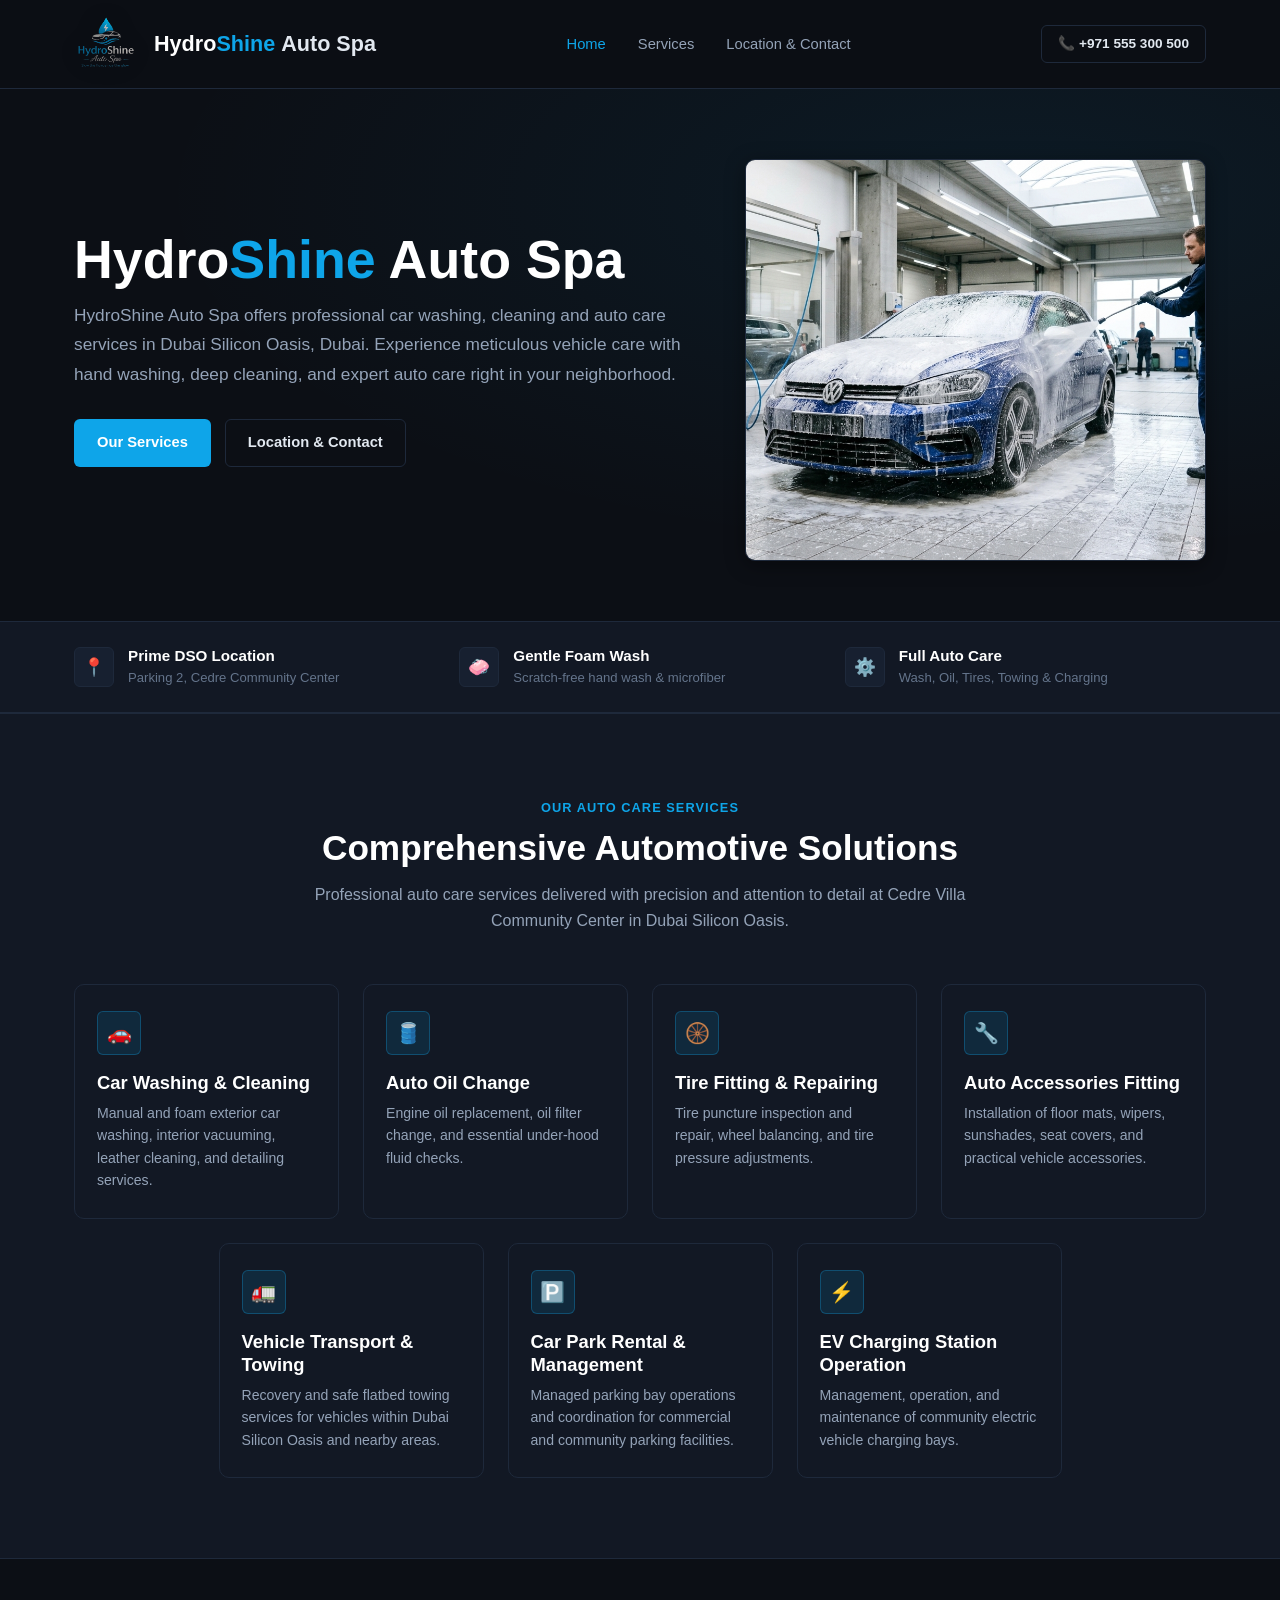
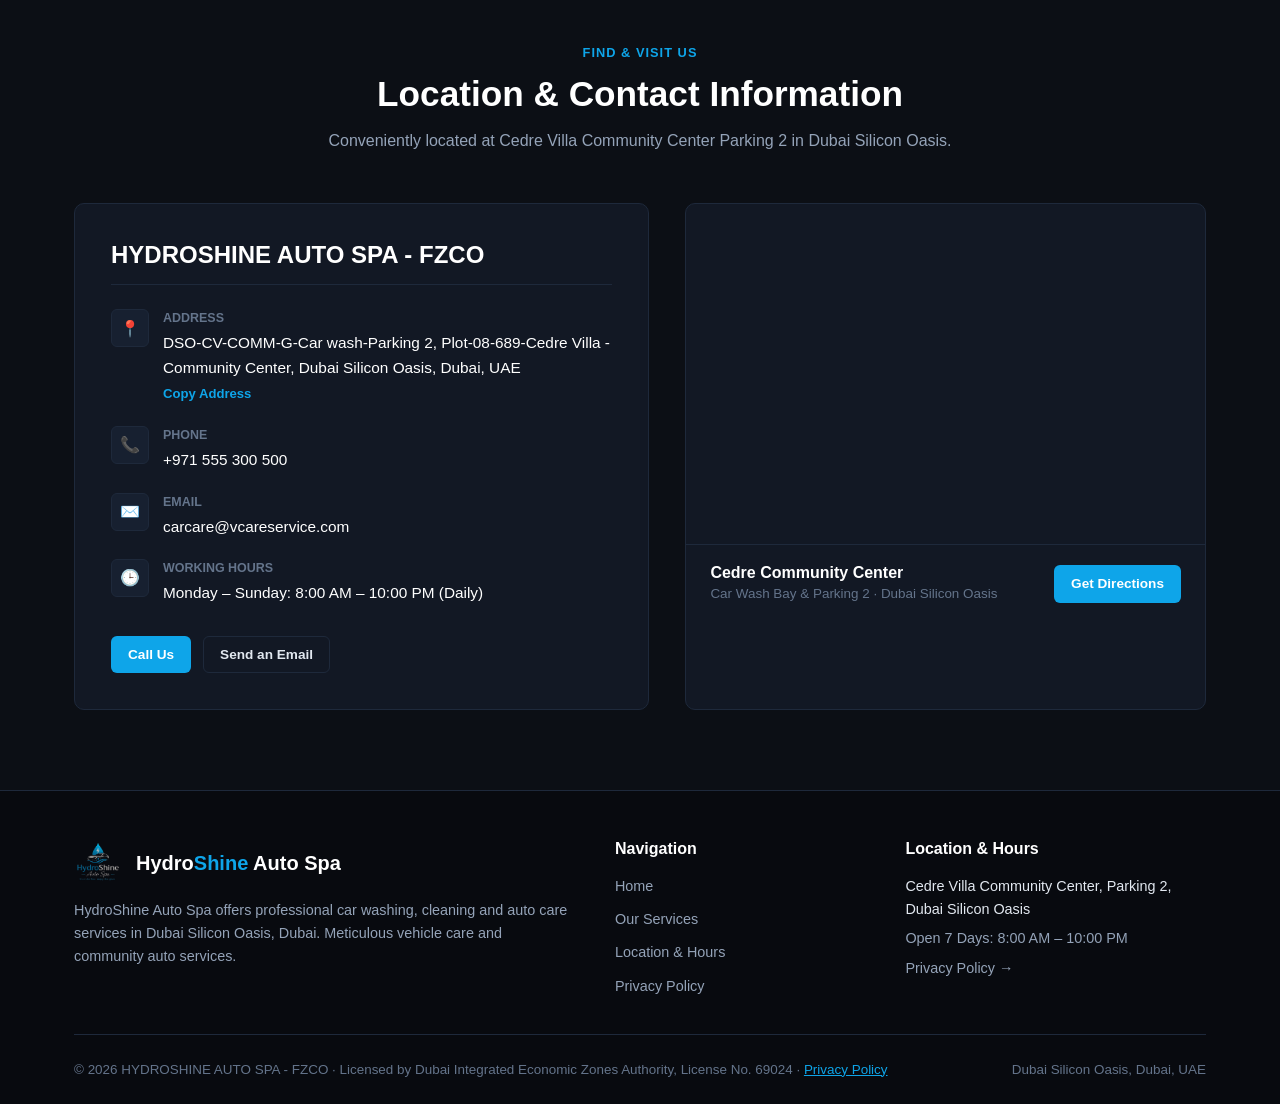
==== commit 9191c2c4: "minor changes 2" ====
--- a/index.html
+++ b/index.html
@@ -62,10 +62,15 @@
         <li><a href="#home" class="nav-link active">Home</a></li>
         <li><a href="#services" class="nav-link">Services</a></li>
         <li><a href="#contact" class="nav-link">Location & Contact</a></li>
+        <li class="mobile-menu-phone">
+          <a href="tel:+971555300500" class="nav-phone-call">
+            📞 +971 555 300 500
+          </a>
+        </li>
       </ul>
 
       <div class="nav-actions">
-        <a href="tel:+971555300500" class="btn btn-outline btn-sm">
+        <a href="tel:+971555300500" class="btn btn-outline btn-sm desktop-phone-btn">
           <span>📞 +971 555 300 500</span>
         </a>
         <button class="mobile-toggle" aria-label="Toggle navigation">
@@ -104,11 +109,8 @@
       </div>
     </div>
   </section>
-      </div>
-    </div>
-  </section>
-
-  <!-- Clean Trust Strip -->
+
+  <!-- Clean Trust Strip (3 Points Only) -->
   <div class="trust-strip">
     <div class="container">
       <div class="trust-grid">
@@ -131,13 +133,6 @@
           <div>
             <h4>Full Auto Care</h4>
             <p>Wash, Oil, Tires, Towing & Charging</p>
-          </div>
-        </div>
-        <div class="trust-item">
-          <div class="trust-icon">💬</div>
-          <div>
-            <h4>WhatsApp Booking</h4>
-            <p>Instant confirmation & ready alerts</p>
           </div>
         </div>
       </div>
--- a/css/styles.css
+++ b/css/styles.css
@@ -338,8 +338,8 @@
 
 .trust-grid {
   display: grid;
-  grid-template-columns: repeat(auto-fit, minmax(220px, 1fr));
-  gap: 20px;
+  grid-template-columns: repeat(3, 1fr);
+  gap: 24px;
 }
 
 .trust-item {
@@ -843,6 +843,18 @@
   margin-bottom: 6px;
 }
 
+.policy-btn {
+  display: inline-block;
+  max-width: 100%;
+  white-space: normal;
+  padding: 12px 28px;
+  text-align: center;
+}
+
+.mobile-menu-phone {
+  display: none;
+}
+
 /* Responsive */
 @media (max-width: 1180px) {
   .service-card {
@@ -872,6 +884,34 @@
 }
 
 @media (max-width: 768px) {
+  .desktop-phone-btn {
+    display: none !important;
+  }
+  
+  .mobile-menu-phone {
+    display: block;
+    margin-top: 10px;
+    padding-top: 14px;
+    border-top: 1px solid var(--border-dark);
+  }
+  
+  .nav-phone-call {
+    display: flex;
+    align-items: center;
+    justify-content: center;
+    background: var(--bg-surface);
+    border: 1px solid var(--border-dark);
+    color: var(--brand-blue);
+    padding: 10px 14px;
+    border-radius: var(--radius-sm);
+    font-weight: 600;
+  }
+
+  .nav-phone-call:hover {
+    background: var(--brand-blue-subtle);
+    border-color: var(--brand-blue-border);
+  }
+
   .nav-links {
     display: none;
     position: absolute;
@@ -880,8 +920,9 @@
     width: 100%;
     background-color: var(--bg-card);
     flex-direction: column;
-    padding: 20px;
+    padding: 20px 24px;
     border-bottom: 1px solid var(--border-dark);
+    box-shadow: 0 10px 25px rgba(0, 0, 0, 0.5);
   }
   
   .nav-links.open {
@@ -891,13 +932,39 @@
   .mobile-toggle {
     display: block;
   }
-  
-  .whatsapp-float span {
-    display: none;
-  }
-  
-  .whatsapp-float {
-    padding: 12px;
-    border-radius: 50%;
-  }
-}
+
+  .trust-grid {
+    grid-template-columns: 1fr;
+    gap: 16px;
+  }
+
+  .header-logo-img {
+    height: 52px;
+  }
+
+  .brand-title {
+    font-size: 1.15rem;
+  }
+
+  .policy-card {
+    padding: 28px 18px;
+  }
+}
+
+@media (max-width: 480px) {
+  .header-logo-img {
+    height: 44px;
+  }
+  
+  .brand-title {
+    font-size: 1.05rem;
+  }
+
+  .policy-card {
+    padding: 22px 14px;
+  }
+
+  .btn {
+    white-space: normal;
+  }
+}
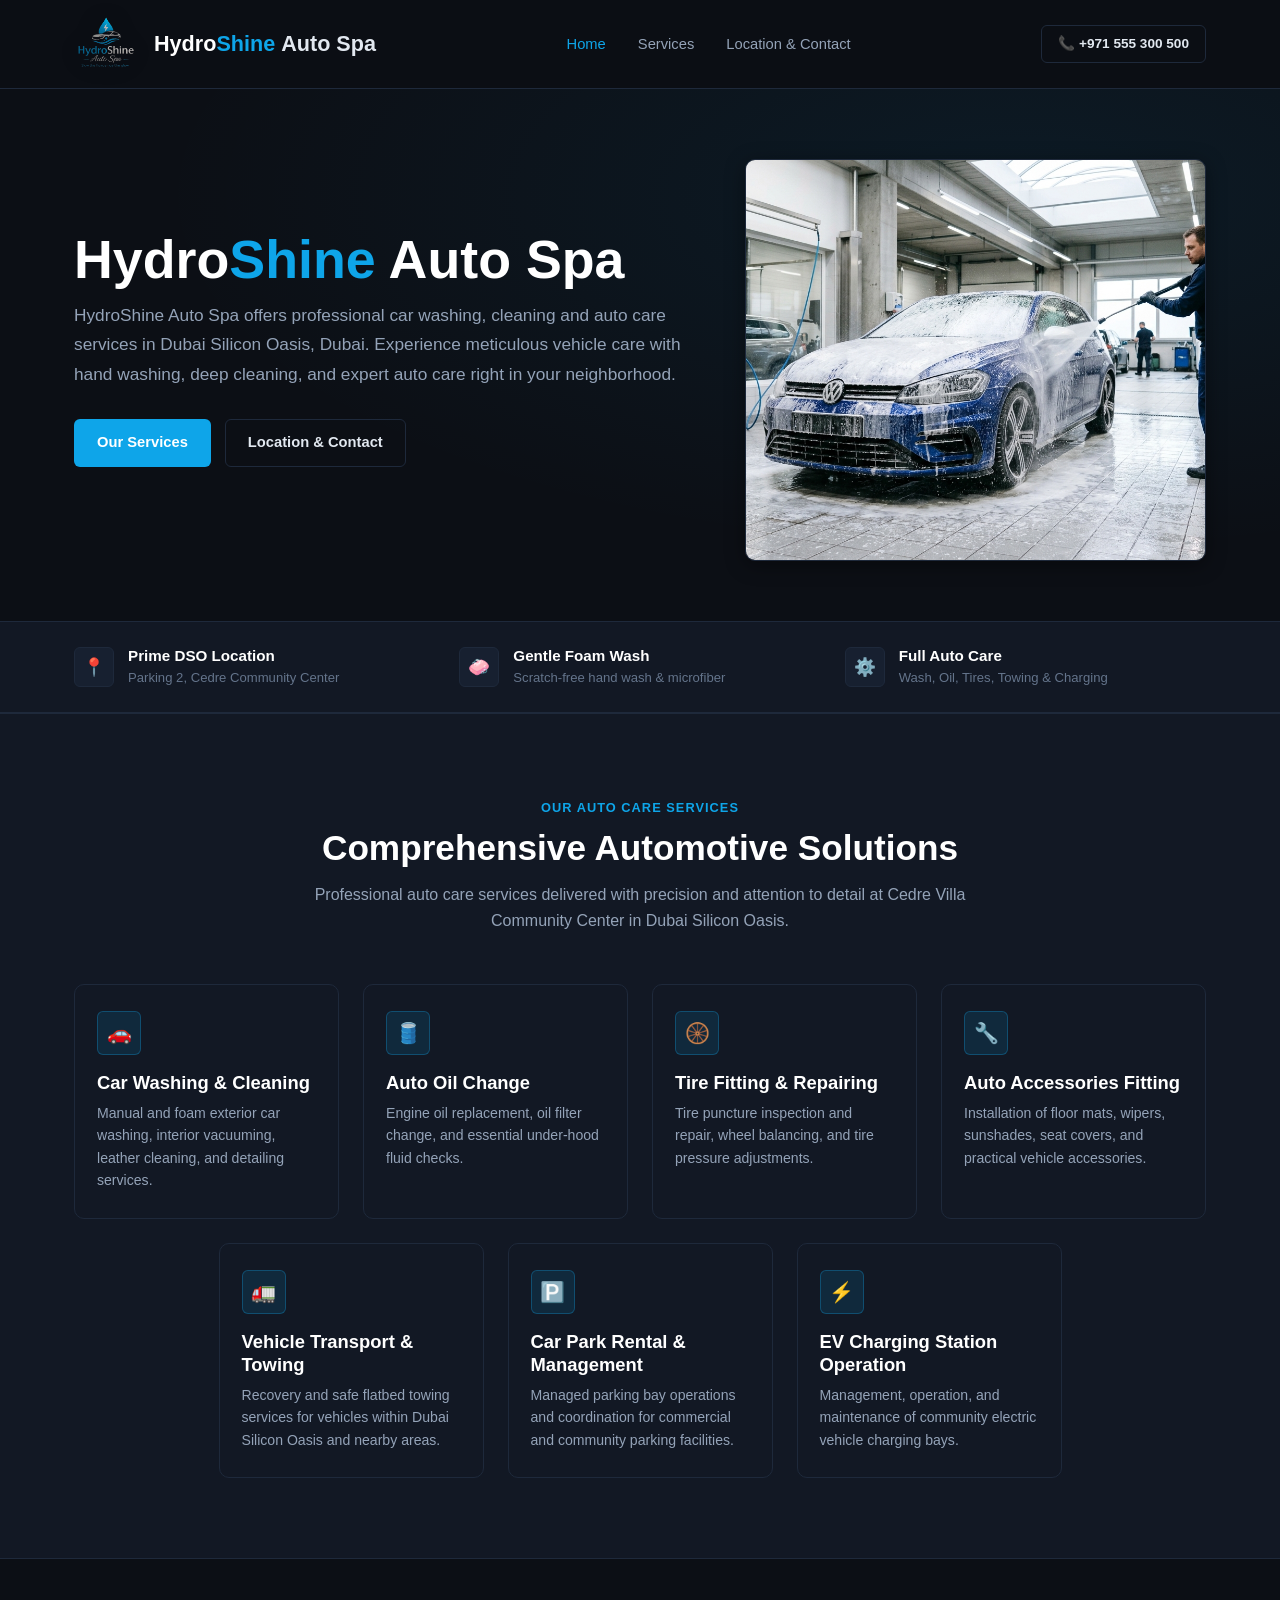
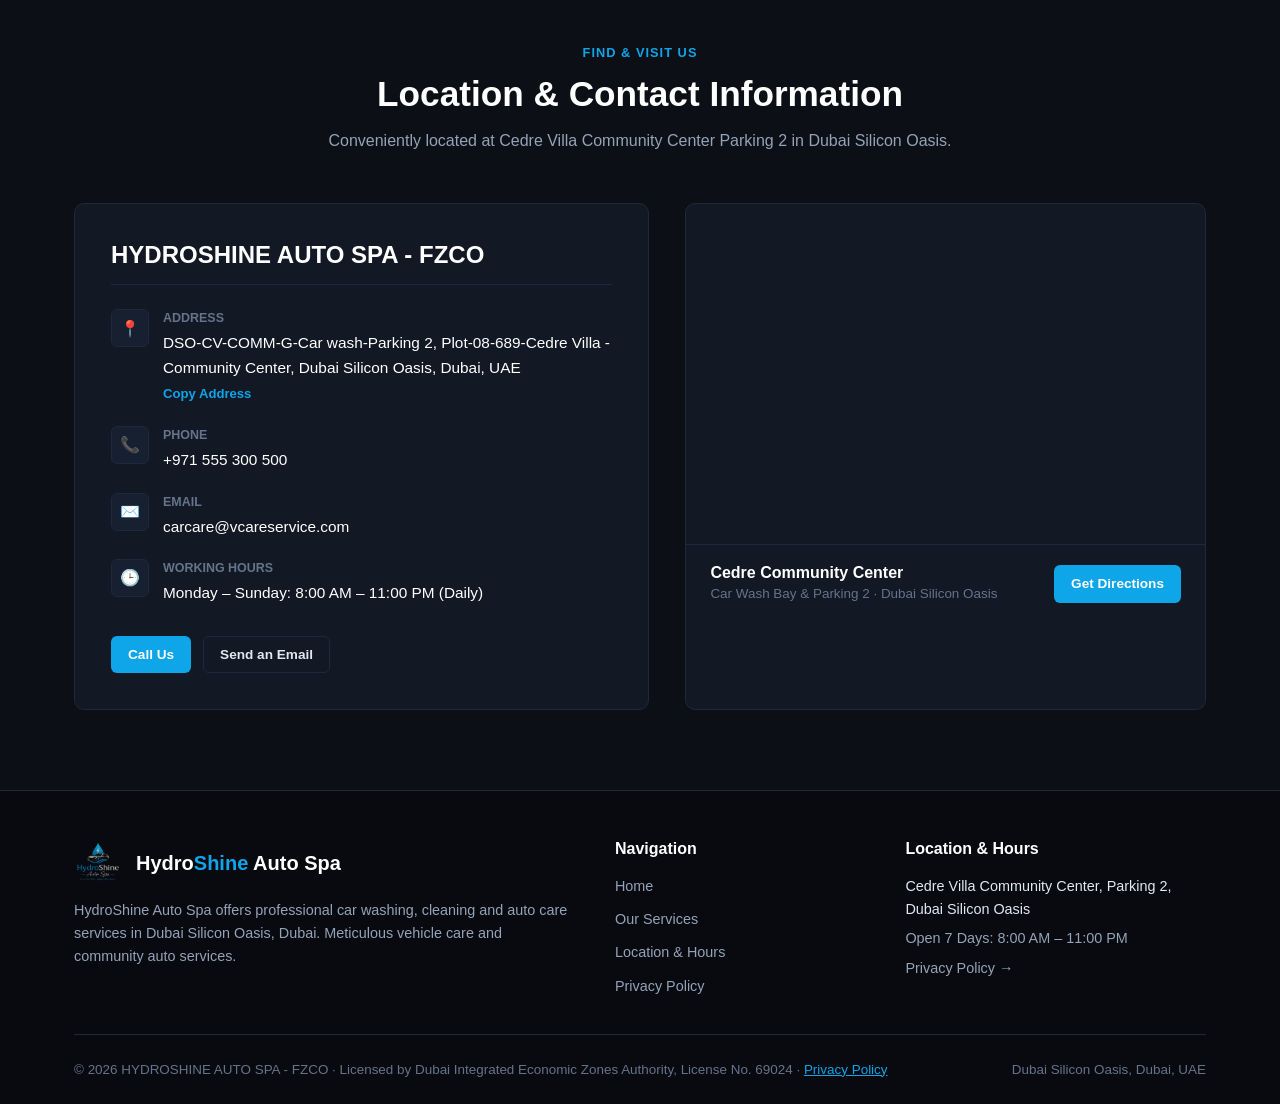
==== commit 988a4193: "time update" ====
--- a/index.html
+++ b/index.html
@@ -1,18 +1,22 @@
 <!DOCTYPE html>
 <html lang="en">
+
 <head>
   <meta charset="UTF-8">
   <meta name="viewport" content="width=device-width, initial-scale=1.0">
   <title>HydroShine Auto Spa – Car Wash & Auto Care in Dubai Silicon Oasis</title>
 
   <!-- SEO & Ad Verification Meta Tags -->
-  <meta name="description" content="HydroShine Auto Spa offers professional car washing, cleaning and auto care services in Dubai Silicon Oasis, Dubai. Slow the flow, enjoy the glow.">
-  <meta name="keywords" content="HydroShine Auto Spa, Car Wash Dubai Silicon Oasis, DSO car wash, Cedre Villa car wash, Extreme Wash, Jack Wash, car cleaning Dubai, oil change DSO">
+  <meta name="description"
+    content="HydroShine Auto Spa offers professional car washing, cleaning and auto care services in Dubai Silicon Oasis, Dubai. Slow the flow, enjoy the glow.">
+  <meta name="keywords"
+    content="HydroShine Auto Spa, Car Wash Dubai Silicon Oasis, DSO car wash, Cedre Villa car wash, Extreme Wash, Jack Wash, car cleaning Dubai, oil change DSO">
   <meta name="author" content="HYDROSHINE AUTO SPA - FZCO">
 
   <!-- Open Graph Meta Tags (Meta / Facebook Ads & Social Previews) -->
   <meta property="og:title" content="HydroShine Auto Spa – Car Wash & Auto Care in Dubai Silicon Oasis">
-  <meta property="og:description" content="HydroShine Auto Spa offers professional car washing, cleaning and auto care services in Dubai Silicon Oasis, Dubai.">
+  <meta property="og:description"
+    content="HydroShine Auto Spa offers professional car washing, cleaning and auto care services in Dubai Silicon Oasis, Dubai.">
   <meta property="og:type" content="business.business">
   <meta property="og:url" content="https://vcareservice.com">
   <meta property="og:image" content="assets/images/logo.png">
@@ -46,6 +50,7 @@
   }
   </script>
 </head>
+
 <body>
 
   <!-- Header with Brand Logo -->
@@ -90,7 +95,9 @@
           </h1>
 
           <p class="hero-desc">
-            HydroShine Auto Spa offers professional car washing, cleaning and auto care services in Dubai Silicon Oasis, Dubai. Experience meticulous vehicle care with hand washing, deep cleaning, and expert auto care right in your neighborhood.
+            HydroShine Auto Spa offers professional car washing, cleaning and auto care services in Dubai Silicon Oasis,
+            Dubai. Experience meticulous vehicle care with hand washing, deep cleaning, and expert auto care right in
+            your neighborhood.
           </p>
 
           <div class="hero-actions">
@@ -104,7 +111,8 @@
         </div>
 
         <div class="hero-image-card">
-          <img src="assets/images/hero-carwash.jpg" alt="HydroShine Auto Spa bay at Cedre Villa Community Center DSO" class="hero-img">
+          <img src="assets/images/hero-carwash.jpg" alt="HydroShine Auto Spa bay at Cedre Villa Community Center DSO"
+            class="hero-img">
         </div>
       </div>
     </div>
@@ -146,7 +154,8 @@
         <span class="section-tag">Our Auto Care Services</span>
         <h2 class="section-title">Comprehensive Automotive Solutions</h2>
         <p class="section-subtitle">
-          Professional auto care services delivered with precision and attention to detail at Cedre Villa Community Center in Dubai Silicon Oasis.
+          Professional auto care services delivered with precision and attention to detail at Cedre Villa Community
+          Center in Dubai Silicon Oasis.
         </p>
       </div>
 
@@ -239,9 +248,11 @@
               <div>
                 <div class="contact-label">Address</div>
                 <div class="contact-value">
-                  DSO-CV-COMM-G-Car wash-Parking 2, Plot-08-689-Cedre Villa - Community Center, Dubai Silicon Oasis, Dubai, UAE
+                  DSO-CV-COMM-G-Car wash-Parking 2, Plot-08-689-Cedre Villa - Community Center, Dubai Silicon Oasis,
+                  Dubai, UAE
                 </div>
-                <button type="button" id="copy-address-btn" style="background: none; border: none; color: var(--brand-blue); font-size: 0.82rem; font-weight: 600; cursor: pointer; padding: 4px 0;">
+                <button type="button" id="copy-address-btn"
+                  style="background: none; border: none; color: var(--brand-blue); font-size: 0.82rem; font-weight: 600; cursor: pointer; padding: 4px 0;">
                   Copy Address
                 </button>
               </div>
@@ -272,7 +283,7 @@
               <div>
                 <div class="contact-label">Working Hours</div>
                 <div class="contact-value">
-                  Monday – Sunday: 8:00 AM – 10:00 PM (Daily)
+                  Monday – Sunday: 8:00 AM – 11:00 PM (Daily)
                 </div>
               </div>
             </div>
@@ -289,10 +300,8 @@
         </div>
 
         <div class="map-wrapper">
-          <iframe 
-            class="map-embed"
-            title="Cedre Community Center DSO Location" 
-            src="https://maps.google.com/maps?q=Cedre+Community+Center+Dubai+Silicon+Oasis&t=&z=15&ie=UTF8&iwloc=&output=embed" 
+          <iframe class="map-embed" title="Cedre Community Center DSO Location"
+            src="https://maps.google.com/maps?q=Cedre+Community+Center+Dubai+Silicon+Oasis&t=&z=15&ie=UTF8&iwloc=&output=embed"
             loading="lazy">
           </iframe>
           <div class="map-footer">
@@ -300,7 +309,8 @@
               <h4>Cedre Community Center</h4>
               <p>Car Wash Bay & Parking 2 · Dubai Silicon Oasis</p>
             </div>
-            <a href="https://maps.google.com/?q=Cedre+Community+Center+Dubai+Silicon+Oasis" target="_blank" rel="noopener noreferrer" class="btn btn-primary btn-sm">
+            <a href="https://maps.google.com/?q=Cedre+Community+Center+Dubai+Silicon+Oasis" target="_blank"
+              rel="noopener noreferrer" class="btn btn-primary btn-sm">
               Get Directions
             </a>
           </div>
@@ -315,11 +325,14 @@
       <div class="footer-grid">
         <div class="footer-col">
           <div style="display: flex; align-items: center; gap: 14px; margin-bottom: 12px;">
-            <img src="assets/images/logo.png" alt="HydroShine Auto Spa Logo" style="height: 48px; width: auto; object-fit: contain;">
-            <div style="font-size: 1.25rem; font-weight: 800; color: #ffffff;">Hydro<span style="color: var(--brand-blue);">Shine</span> Auto Spa</div>
+            <img src="assets/images/logo.png" alt="HydroShine Auto Spa Logo"
+              style="height: 48px; width: auto; object-fit: contain;">
+            <div style="font-size: 1.25rem; font-weight: 800; color: #ffffff;">Hydro<span
+                style="color: var(--brand-blue);">Shine</span> Auto Spa</div>
           </div>
           <p>
-            HydroShine Auto Spa offers professional car washing, cleaning and auto care services in Dubai Silicon Oasis, Dubai. Meticulous vehicle care and community auto services.
+            HydroShine Auto Spa offers professional car washing, cleaning and auto care services in Dubai Silicon Oasis,
+            Dubai. Meticulous vehicle care and community auto services.
           </p>
         </div>
 
@@ -335,15 +348,17 @@
 
         <div class="footer-col">
           <h4>Location & Hours</h4>
-          <p style="margin-bottom: 6px; color: var(--text-silver);">Cedre Villa Community Center, Parking 2, Dubai Silicon Oasis</p>
-          <p style="margin-bottom: 6px;">Open 7 Days: 8:00 AM – 10:00 PM</p>
+          <p style="margin-bottom: 6px; color: var(--text-silver);">Cedre Villa Community Center, Parking 2, Dubai
+            Silicon Oasis</p>
+          <p style="margin-bottom: 6px;">Open 7 Days: 8:00 AM – 11:00 PM</p>
           <p><a href="privacy-policy.html">Privacy Policy →</a></p>
         </div>
       </div>
 
       <div class="footer-bottom">
         <div>
-          © 2026 HYDROSHINE AUTO SPA - FZCO · Licensed by Dubai Integrated Economic Zones Authority, License No. 69024 · <a href="privacy-policy.html">Privacy Policy</a>
+          © 2026 HYDROSHINE AUTO SPA - FZCO · Licensed by Dubai Integrated Economic Zones Authority, License No. 69024 ·
+          <a href="privacy-policy.html">Privacy Policy</a>
         </div>
         <div>
           Dubai Silicon Oasis, Dubai, UAE
@@ -355,4 +370,5 @@
   <!-- Script -->
   <script src="js/main.js"></script>
 </body>
-</html>
+
+</html>
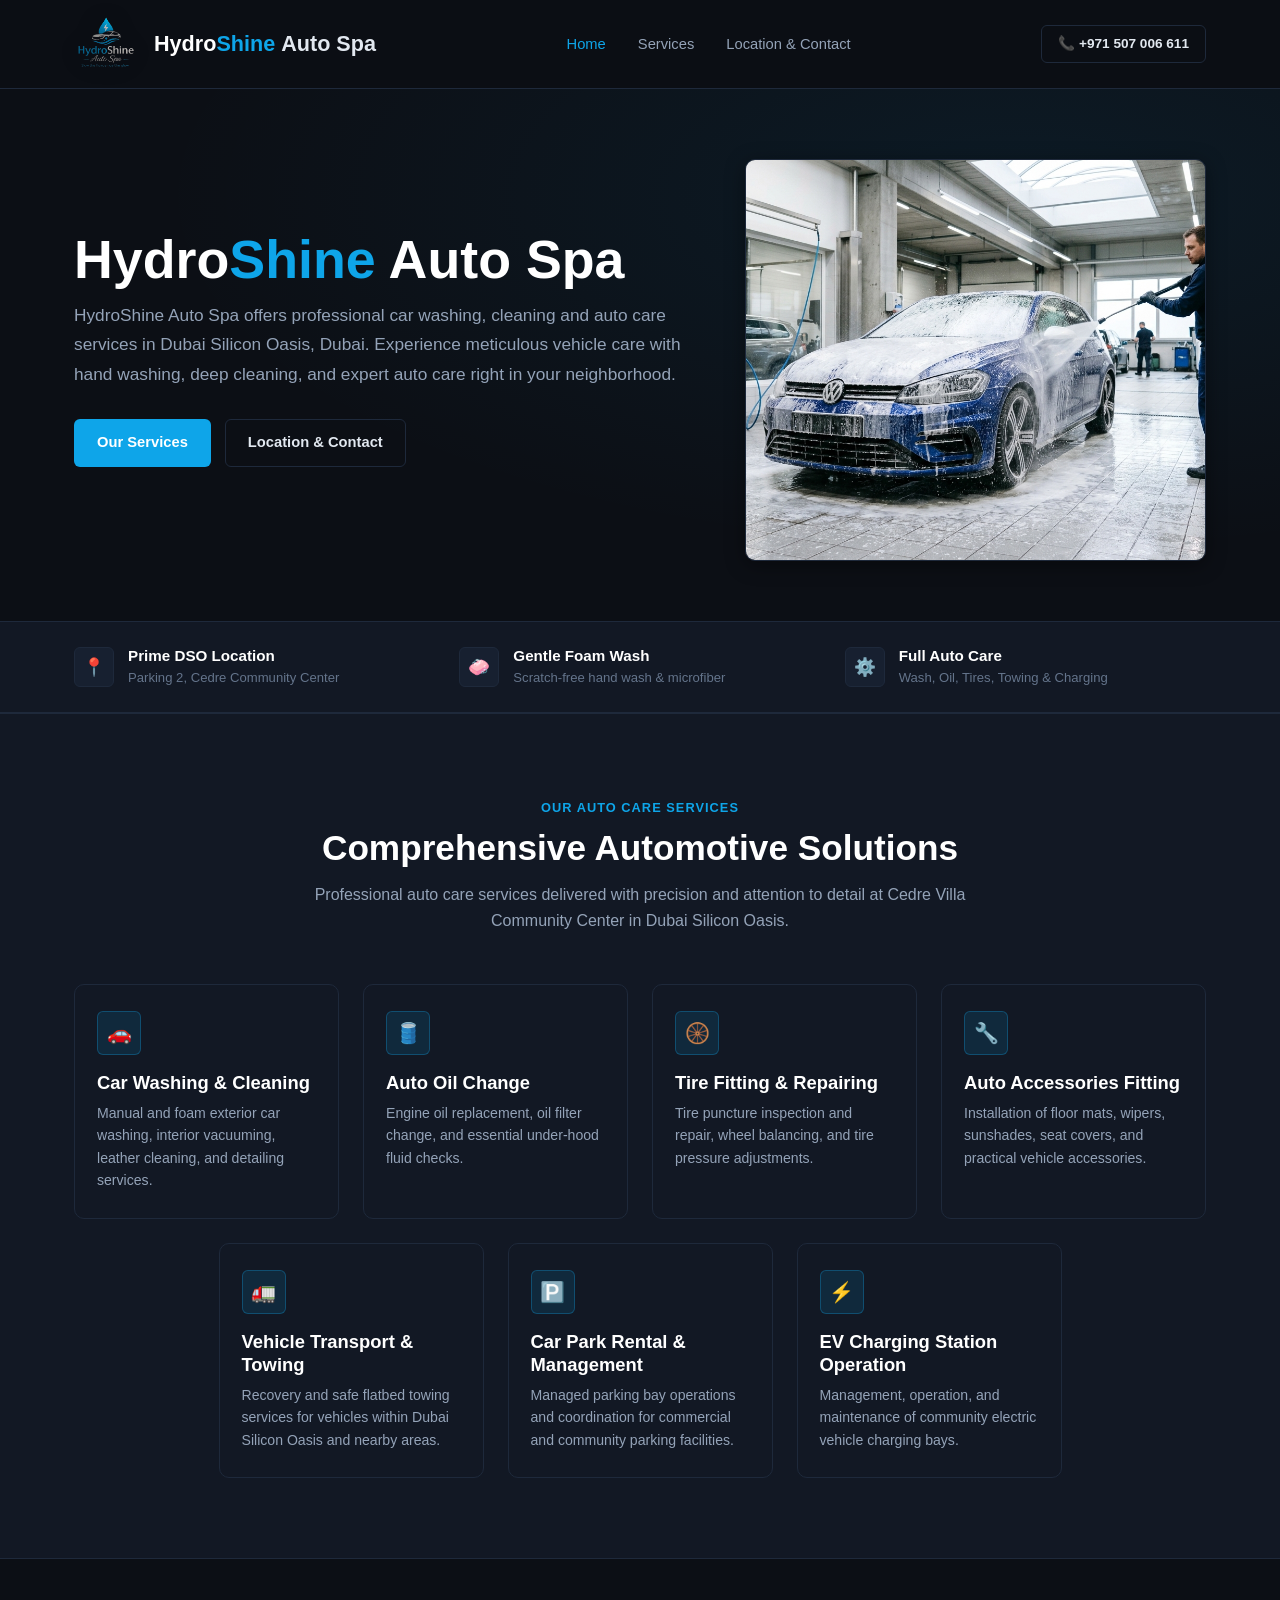
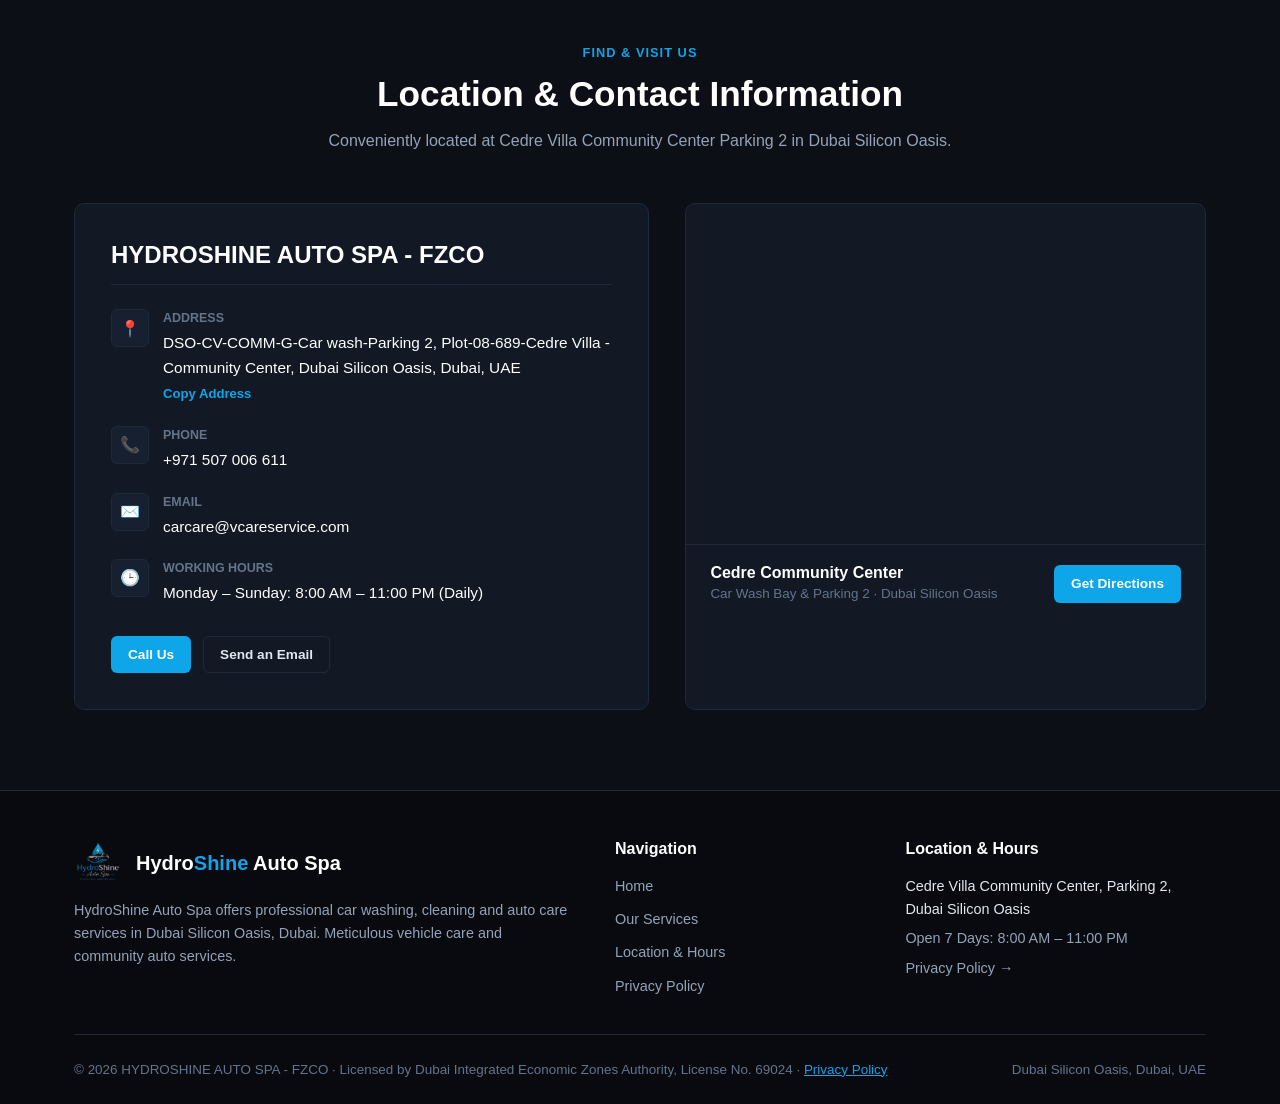
==== commit 1dfaa531: "phone number addeed" ====
--- a/index.html
+++ b/index.html
@@ -36,7 +36,7 @@
     "name": "HydroShine Auto Spa",
     "legalName": "HYDROSHINE AUTO SPA - FZCO",
     "logo": "assets/images/logo.png",
-    "telephone": "+971555300500",
+    "telephone": "+971507006611",
     "email": "carcare@vcareservice.com",
     "address": {
       "@type": "PostalAddress",
@@ -68,15 +68,15 @@
         <li><a href="#services" class="nav-link">Services</a></li>
         <li><a href="#contact" class="nav-link">Location & Contact</a></li>
         <li class="mobile-menu-phone">
-          <a href="tel:+971555300500" class="nav-phone-call">
-            📞 +971 555 300 500
+          <a href="tel:+971507006611" class="nav-phone-call">
+            📞 +971 507 006 611
           </a>
         </li>
       </ul>
 
       <div class="nav-actions">
-        <a href="tel:+971555300500" class="btn btn-outline btn-sm desktop-phone-btn">
-          <span>📞 +971 555 300 500</span>
+        <a href="tel:+971507006611" class="btn btn-outline btn-sm desktop-phone-btn">
+          <span>📞 +971 507 006 611</span>
         </a>
         <button class="mobile-toggle" aria-label="Toggle navigation">
           ☰
@@ -263,7 +263,7 @@
               <div>
                 <div class="contact-label">Phone</div>
                 <div class="contact-value">
-                  <a href="tel:+971555300500">+971 555 300 500</a>
+                  <a href="tel:+971507006611">+971 507 006 611</a>
                 </div>
               </div>
             </div>
@@ -290,7 +290,7 @@
           </div>
 
           <div style="display: flex; gap: 12px; flex-wrap: wrap;">
-            <a href="tel:+971555300500" class="btn btn-primary btn-sm">
+            <a href="tel:+971507006611" class="btn btn-primary btn-sm">
               Call Us
             </a>
             <a href="mailto:carcare@vcareservice.com" class="btn btn-outline btn-sm">
@@ -371,4 +371,4 @@
   <script src="js/main.js"></script>
 </body>
 
-</html>+</html>
